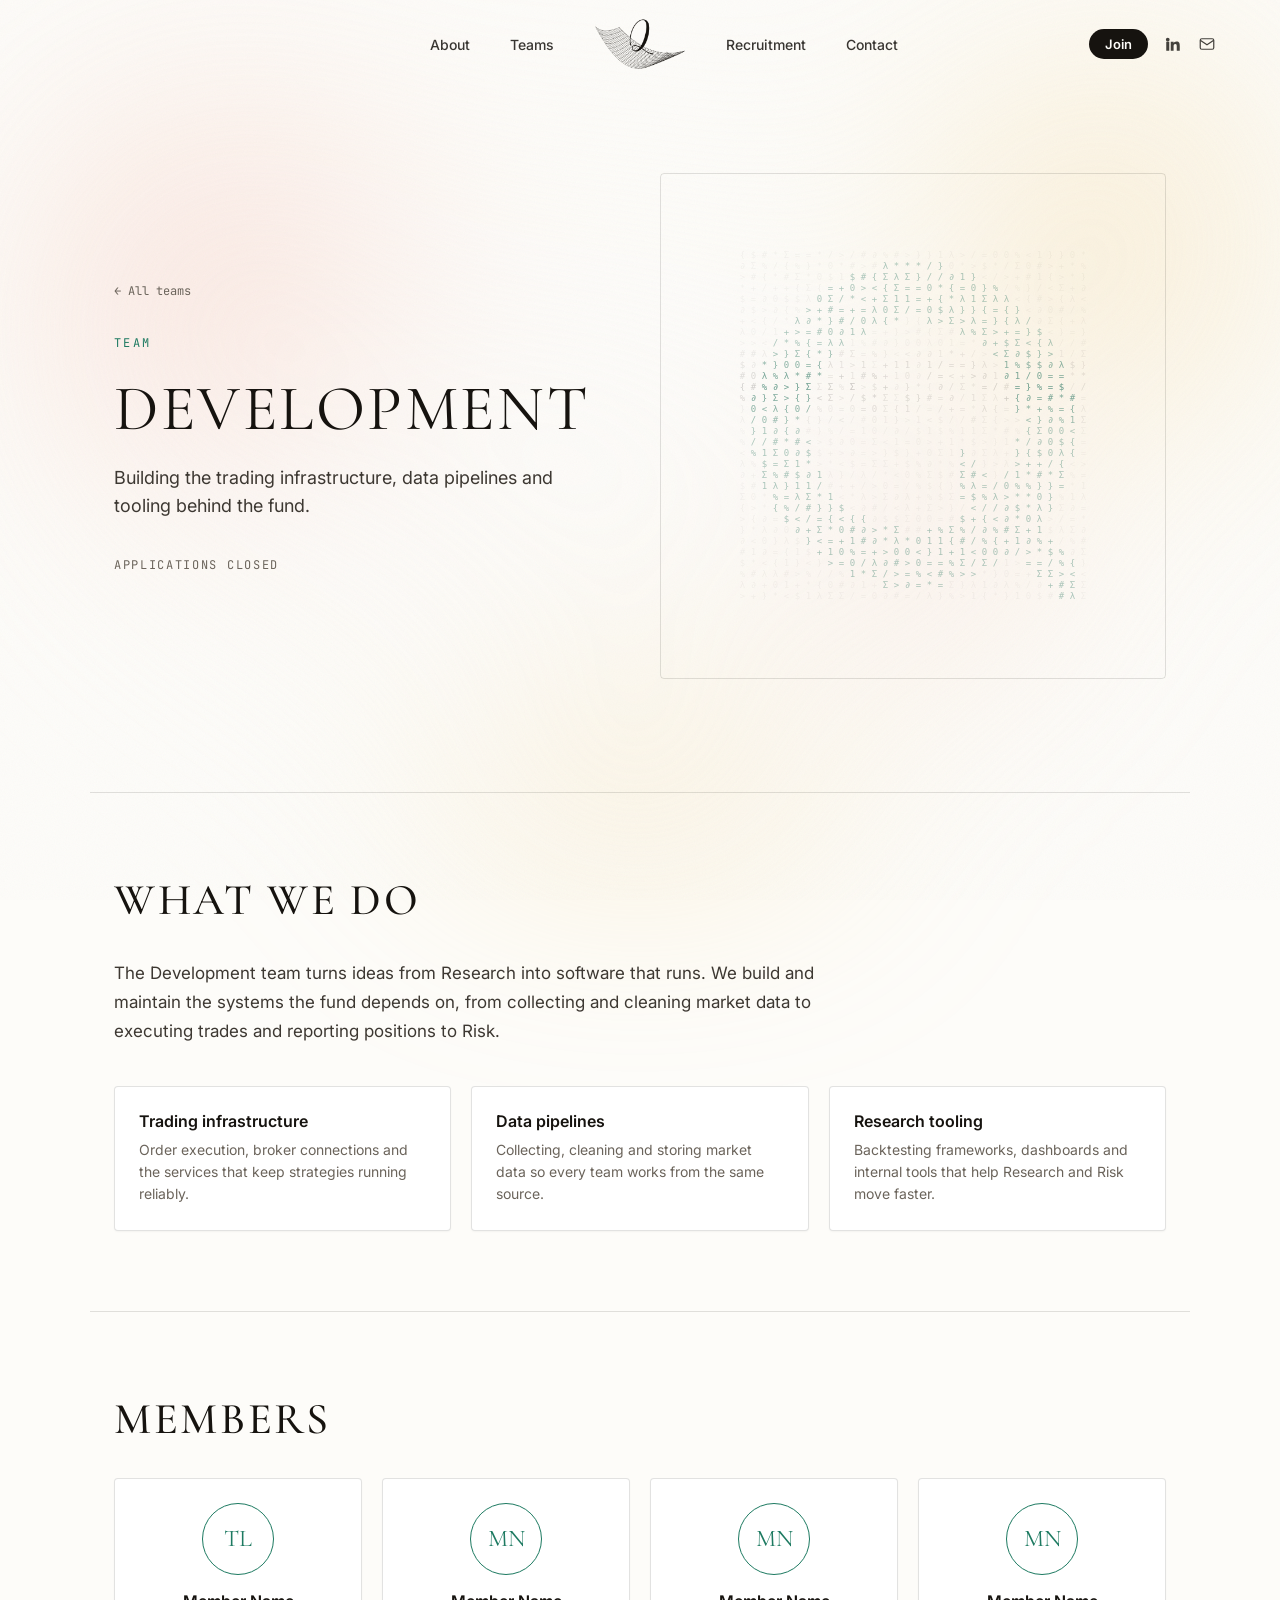
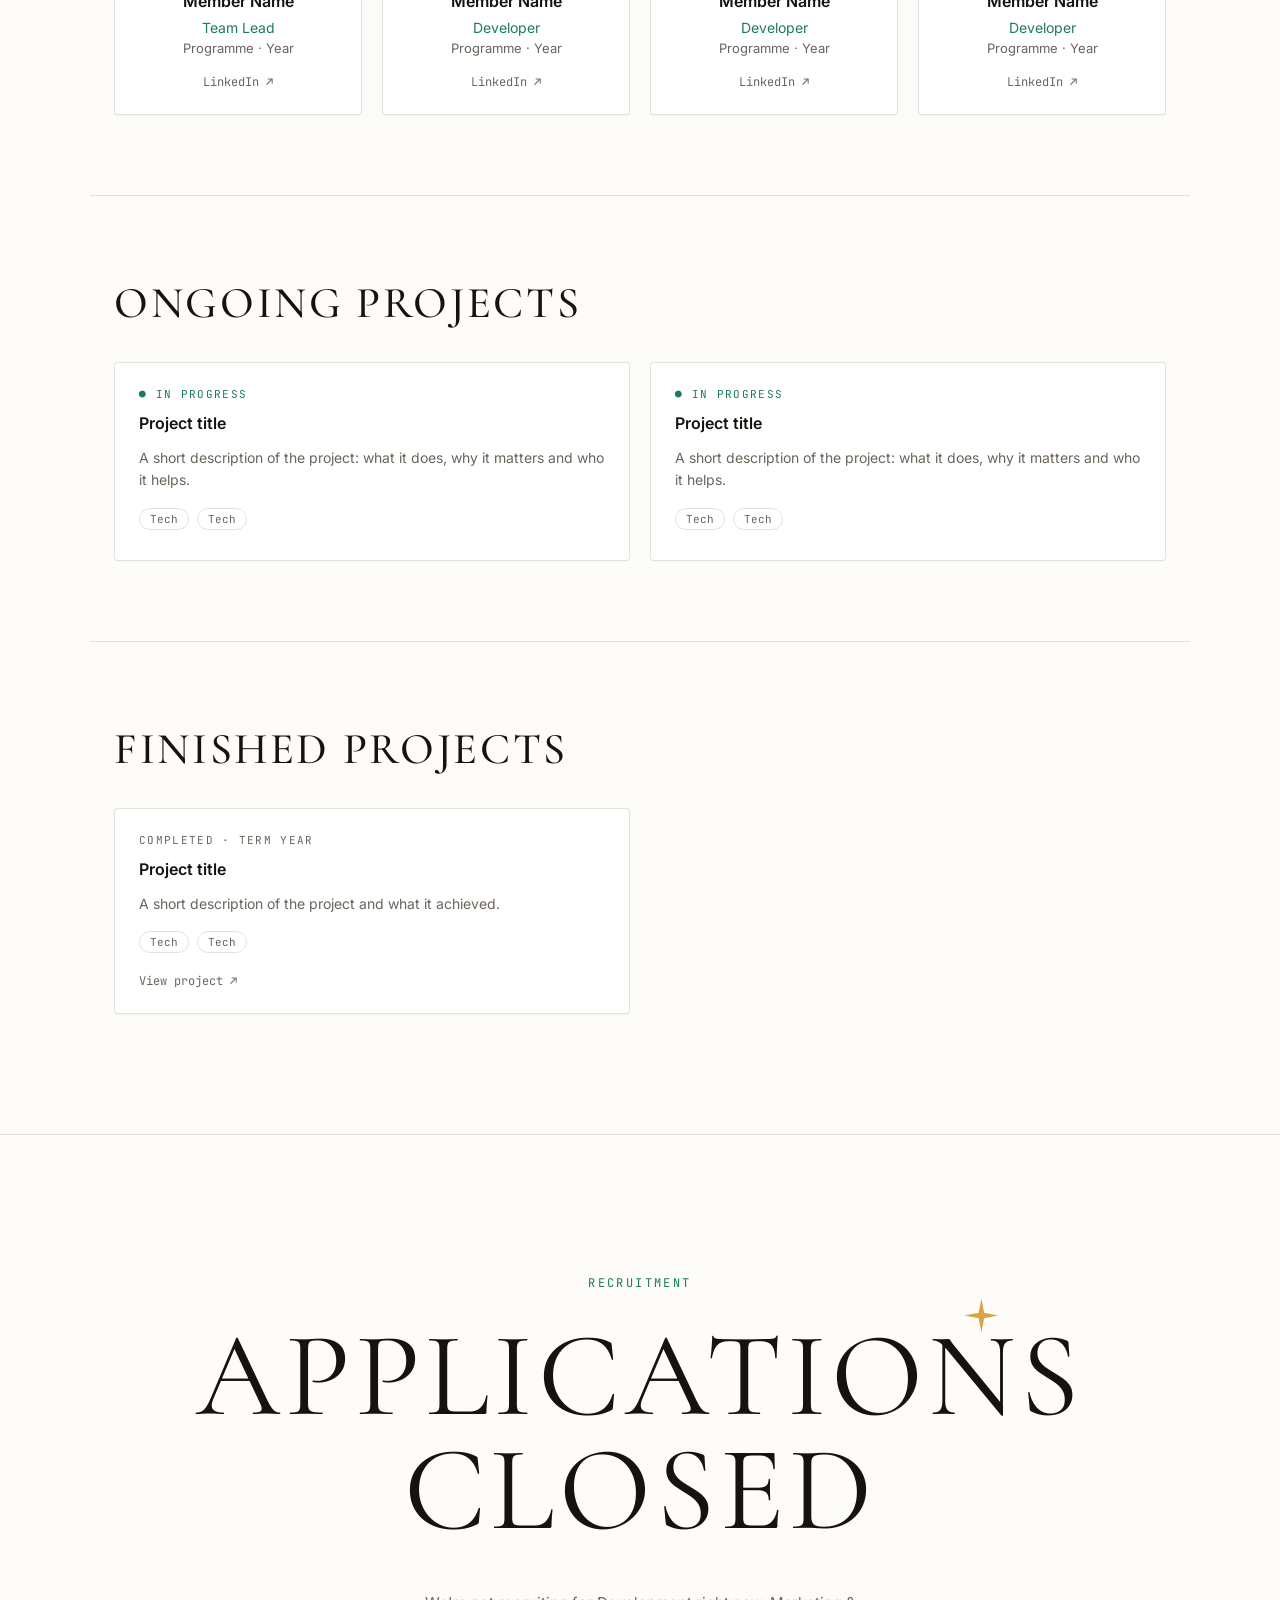
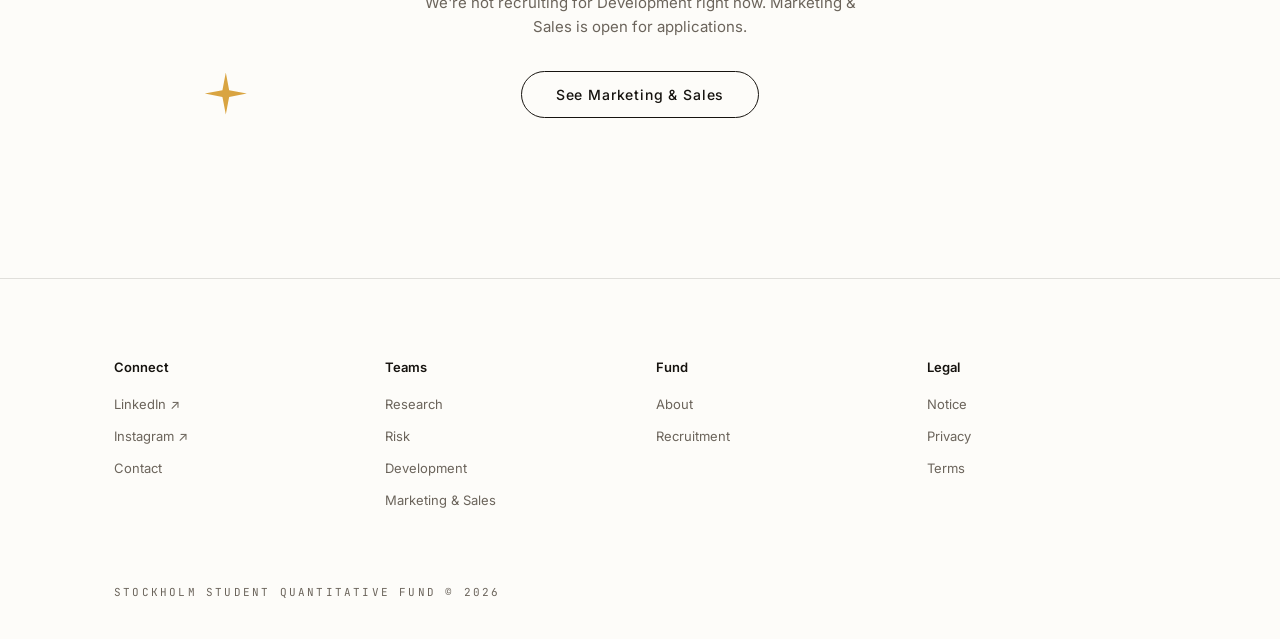
==== teams/development.html @ 20872bc4 "Close recruitment for Research, Risk and Development Only Marketing & Sales is recruiting now: - Hom" ====
<!doctype html>
<html lang="en">
<head>
  <meta charset="utf-8">
  <meta name="viewport" content="width=device-width, initial-scale=1">
  <title>Development Team — Stockholm Student Quantitative Fund</title>
  <meta name="description" content="The Development team builds the trading infrastructure, data pipelines and tooling behind the Stockholm Student Quantitative Fund.">
  <link rel="preconnect" href="https://fonts.googleapis.com">
  <link rel="preconnect" href="https://fonts.gstatic.com" crossorigin>
  <link href="https://fonts.googleapis.com/css2?family=Cormorant+Garamond:wght@400;500;600&family=Inter:wght@400;500;600&family=JetBrains+Mono:wght@400&display=swap" rel="stylesheet">
  <link rel="stylesheet" href="../css/base.css">
  <link rel="stylesheet" href="../css/components.css">
  <link rel="stylesheet" href="../css/team-page.css">
  <link rel="icon" href="../assets/favicon.png" type="image/png">
</head>
<body class="team-page" style="--accent: var(--teal)">
  <!-- Poster-style blurred aurora background -->
  <div class="aurora" aria-hidden="true">
    <span class="blob blob-1"></span>
    <span class="blob blob-2"></span>
    <span class="blob blob-3"></span>
    <span class="blob blob-4"></span>
  </div>
  <div class="grain" aria-hidden="true"></div>

  <!-- Navigation -->
  <header class="nav">
    <nav class="nav-inner" aria-label="Main">
      <ul class="nav-links nav-left">
        <li><a href="../index.html#about">About</a></li>
        <li><a href="../index.html#teams">Teams</a></li>
      </ul>
      <a class="nav-logo" href="../index.html" aria-label="Stockholm Student Quantitative Fund — home">
        <img src="../assets/logo.png" alt="" width="93" height="52">
      </a>
      <ul class="nav-links nav-right">
        <li><a href="../index.html#recruitment">Recruitment</a></li>
        <li><a href="#contact">Contact</a></li>
      </ul>
      <div class="nav-actions">
        <a class="btn-join" href="https://docs.google.com/forms/d/1n1kMpHJy04ATh5YQ5JQs3Je1VNDVDxD4pKgrXZNsmHk/viewform" target="_blank" rel="noopener">Join</a>
        <a class="icon-link" href="https://www.linkedin.com/company/kthqif/" target="_blank" rel="noopener" aria-label="LinkedIn">
          <svg viewBox="0 0 24 24" width="18" height="18" fill="currentColor"><path d="M4.98 3.5a2.5 2.5 0 1 1 0 5 2.5 2.5 0 0 1 0-5zM3 9h4v12H3zM9 9h3.8v1.7h.05c.53-1 1.84-2.05 3.78-2.05C20.6 8.65 21 11.2 21 14.5V21h-4v-5.8c0-1.4-.03-3.2-1.95-3.2-1.95 0-2.25 1.52-2.25 3.1V21H9z"/></svg>
        </a>
        <a class="icon-link" href="mailto:contact@kthquant.se" aria-label="Email">
          <svg viewBox="0 0 24 24" width="18" height="18" fill="none" stroke="currentColor" stroke-width="1.6"><rect x="3" y="5" width="18" height="14" rx="2"/><path d="m3 7 9 6 9-6"/></svg>
        </a>
      </div>
    </nav>
  </header>

  <main>
    <!-- Hero: team name with its animated visual (plays on hover) -->
    <section class="tp-hero">
      <div class="tp-hero-copy">
        <a class="tp-back" href="../index.html#teams"><span aria-hidden="true">←</span> All teams</a>
        <p class="eyebrow">Team</p>
        <h1 class="tp-title">Development</h1>
        <p class="tp-lead">Building the trading infrastructure, data pipelines and tooling behind the fund.</p>
        <p class="tp-closed">Applications closed</p>
      </div>
      <div class="tp-visual" data-team="development">
        <canvas class="team-canvas" data-fit="center" aria-hidden="true"></canvas>
      </div>
    </section>

    <!-- Description -->
    <section class="tp-section" aria-labelledby="desc-title">
      <h2 id="desc-title" class="tp-heading">What we do</h2>
      <p class="tp-text">
        The Development team turns ideas from Research into software that runs. We build and maintain the systems the
        fund depends on, from collecting and cleaning market data to executing trades and reporting positions to Risk.
      </p>
      <div class="tp-focus">
        <article class="tp-card">
          <h3>Trading infrastructure</h3>
          <p>Order execution, broker connections and the services that keep strategies running reliably.</p>
        </article>
        <article class="tp-card">
          <h3>Data pipelines</h3>
          <p>Collecting, cleaning and storing market data so every team works from the same source.</p>
        </article>
        <article class="tp-card">
          <h3>Research tooling</h3>
          <p>Backtesting frameworks, dashboards and internal tools that help Research and Risk move faster.</p>
        </article>
      </div>
    </section>

    <!-- Members: copy a .tp-member block per person -->
    <section class="tp-section" aria-labelledby="members-title">
      <h2 id="members-title" class="tp-heading">Members</h2>
      <ul class="tp-members">
        <li class="tp-member">
          <span class="tp-avatar" aria-hidden="true">TL</span>
          <h3>Member Name</h3>
          <p class="tp-role">Team Lead</p>
          <p class="tp-meta">Programme · Year</p>
          <a class="tp-member-link" href="#" target="_blank" rel="noopener">LinkedIn <span aria-hidden="true">↗</span></a>
        </li>
        <li class="tp-member">
          <span class="tp-avatar" aria-hidden="true">MN</span>
          <h3>Member Name</h3>
          <p class="tp-role">Developer</p>
          <p class="tp-meta">Programme · Year</p>
          <a class="tp-member-link" href="#" target="_blank" rel="noopener">LinkedIn <span aria-hidden="true">↗</span></a>
        </li>
        <li class="tp-member">
          <span class="tp-avatar" aria-hidden="true">MN</span>
          <h3>Member Name</h3>
          <p class="tp-role">Developer</p>
          <p class="tp-meta">Programme · Year</p>
          <a class="tp-member-link" href="#" target="_blank" rel="noopener">LinkedIn <span aria-hidden="true">↗</span></a>
        </li>
        <li class="tp-member">
          <span class="tp-avatar" aria-hidden="true">MN</span>
          <h3>Member Name</h3>
          <p class="tp-role">Developer</p>
          <p class="tp-meta">Programme · Year</p>
          <a class="tp-member-link" href="#" target="_blank" rel="noopener">LinkedIn <span aria-hidden="true">↗</span></a>
        </li>
      </ul>
    </section>

    <!-- Ongoing projects: copy a .tp-project block per project -->
    <section class="tp-section" aria-labelledby="ongoing-title">
      <h2 id="ongoing-title" class="tp-heading">Ongoing projects</h2>
      <div class="tp-projects">
        <article class="tp-project">
          <p class="tp-status is-ongoing">In progress</p>
          <h3>Project title</h3>
          <p>A short description of the project: what it does, why it matters and who it helps.</p>
          <ul class="tp-tags"><li>Tech</li><li>Tech</li></ul>
        </article>
        <article class="tp-project">
          <p class="tp-status is-ongoing">In progress</p>
          <h3>Project title</h3>
          <p>A short description of the project: what it does, why it matters and who it helps.</p>
          <ul class="tp-tags"><li>Tech</li><li>Tech</li></ul>
        </article>
      </div>
    </section>

    <!-- Finished projects: copy a .tp-project block per project -->
    <section class="tp-section" aria-labelledby="finished-title">
      <h2 id="finished-title" class="tp-heading">Finished projects</h2>
      <div class="tp-projects">
        <article class="tp-project">
          <p class="tp-status">Completed · Term Year</p>
          <h3>Project title</h3>
          <p>A short description of the project and what it achieved.</p>
          <ul class="tp-tags"><li>Tech</li><li>Tech</li></ul>
          <a class="tp-member-link" href="#">View project <span aria-hidden="true">↗</span></a>
        </article>
      </div>
    </section>

    <!-- Call to action -->
    <section class="recruit tp-cta">
      <span class="sparkle sparkle-a" aria-hidden="true"></span>
      <span class="sparkle sparkle-c" aria-hidden="true"></span>
      <p class="eyebrow">Recruitment</p>
      <h2 class="recruit-title">Applications<br>Closed</h2>
      <p class="recruit-note">We're not recruiting for Development right now. Marketing &amp; Sales is open for applications.</p>
      <a class="btn-apply" href="marketing.html">See Marketing &amp; Sales</a>
    </section>
  </main>

  <!-- Footer -->
  <footer id="contact" class="footer">
    <div class="footer-grid">
      <div class="footer-col">
        <h3>Connect</h3>
        <ul>
          <li><a href="https://www.linkedin.com/company/kthqif/" target="_blank" rel="noopener">LinkedIn <span aria-hidden="true">↗</span></a></li>
          <li><a href="https://www.instagram.com/" target="_blank" rel="noopener">Instagram <span aria-hidden="true">↗</span></a></li>
          <li><a href="mailto:contact@kthquant.se">Contact</a></li>
        </ul>
      </div>
      <div class="footer-col">
        <h3>Teams</h3>
        <ul>
          <li><a href="research.html">Research</a></li>
          <li><a href="risk.html">Risk</a></li>
          <li><a href="development.html">Development</a></li>
          <li><a href="marketing.html">Marketing &amp; Sales</a></li>
        </ul>
      </div>
      <div class="footer-col">
        <h3>Fund</h3>
        <ul>
          <li><a href="../index.html#about">About</a></li>
          <li><a href="../index.html#recruitment">Recruitment</a></li>
        </ul>
      </div>
      <div class="footer-col">
        <h3>Legal</h3>
        <ul>
          <li><a href="#">Notice</a></li>
          <li><a href="#">Privacy</a></li>
          <li><a href="#">Terms</a></li>
        </ul>
      </div>
    </div>
    <p class="copyright">Stockholm Student Quantitative Fund © <span id="year">2026</span></p>
  </footer>

  <script src="../js/visuals.js"></script>
  <script src="../js/main.js"></script>
</body>
</html>
---- css/base.css ----
/* =========================================================
   base.css — loaded by every page, first
   Design tokens (colours, fonts), reset and the soft gold/red
   background. Change colours and fonts here only.
   ========================================================= */

/* ---------- Design tokens ---------- */
:root {
  --bg: #fdfcf9;      /* warm white */
  --ink: #16130f;     /* headings, primary text */
  --soft: #3d3832;    /* body paragraphs */
  --muted: #6b645b;   /* secondary text */
  --line: rgba(22, 19, 15, 0.12);
  --card: #ffffff;
  /* One accent per team, dark enough to read on white (4.5:1 or better) */
  --ember: #b84d1c;   /* Research */
  --crimson: #b8322a; /* Risk */
  --teal: #1d7a61;    /* Development */
  --amber: #9a6a12;   /* Marketing, gold highlights */
  /* Bright gold for decoration only (too light for text) */
  --gold: #d9a441;
  --serif: "Cormorant Garamond", "Times New Roman", serif;
  --sans: "Inter", system-ui, sans-serif;
  --mono: "JetBrains Mono", ui-monospace, monospace;
}

/* ---------- Reset ---------- */
* { box-sizing: border-box; margin: 0; padding: 0; }
html { scroll-behavior: smooth; }
body {
  background: var(--bg);
  color: var(--ink);
  font-family: var(--sans);
  -webkit-font-smoothing: antialiased;
  overflow-x: hidden;
}
a { color: inherit; text-decoration: none; }
ul { list-style: none; }
img { display: block; }

/* ---------- Background: soft gold and red washes + paper grain ---------- */
.aurora {
  position: fixed;
  inset: 0;
  z-index: -2;
  overflow: hidden;
  filter: blur(100px);
  opacity: 0.35;
}
.blob {
  position: absolute;
  border-radius: 50%;
  mix-blend-mode: multiply;
  animation: drift 28s ease-in-out infinite alternate;
}
.blob-1 { width: 55vw; height: 40vw; left: -10vw; top: 5vh; background: radial-gradient(circle, #f2a08a 0%, transparent 65%); }
.blob-2 { width: 50vw; height: 45vw; right: -12vw; top: -5vh; background: radial-gradient(circle, #f3cf7f 0%, transparent 65%); animation-delay: -8s; animation-duration: 34s; }
.blob-3 { width: 60vw; height: 35vw; left: 20vw; bottom: -15vh; background: radial-gradient(circle, #f6dca0 0%, transparent 65%); animation-delay: -14s; }
.blob-4 { width: 35vw; height: 30vw; right: 10vw; top: 40vh; background: radial-gradient(circle, #f0b89a 0%, transparent 60%); animation-delay: -20s; animation-duration: 40s; }
@keyframes drift {
  0%   { transform: translate(0, 0) scale(1); }
  50%  { transform: translate(6vw, 4vh) scale(1.12); }
  100% { transform: translate(-4vw, -3vh) scale(0.95); }
}
/* Keeps the centre of the page clean white behind the text */
.aurora::after {
  content: "";
  position: absolute;
  inset: 0;
  background: radial-gradient(ellipse at 45% 50%, rgba(253,252,249,.9) 0%, transparent 60%);
}
.grain {
  position: fixed;
  inset: 0;
  z-index: -1;
  pointer-events: none;
  opacity: 0.04;
  background-image: url("data:image/svg+xml;utf8,<svg xmlns='http://www.w3.org/2000/svg' width='160' height='160'><filter id='n'><feTurbulence type='fractalNoise' baseFrequency='.9' numOctaves='2' stitchTiles='stitch'/></filter><rect width='100%' height='100%' filter='url(%23n)'/></svg>");
}

@media (prefers-reduced-motion: reduce) {
  .blob { animation: none; }
  html { scroll-behavior: auto; }
}
---- css/components.css ----
/* =========================================================
   components.css — loaded by every page, after base.css
   Pieces shared by the home page and team pages:
   navigation, buttons, team visuals, call-to-action, footer.
   ========================================================= */

/* ---------- Navigation ---------- */
.nav {
  position: fixed;
  top: 0; left: 0; right: 0;
  z-index: 10;
  transition: background .3s, backdrop-filter .3s;
}
/* Added by js/main.js once the page is scrolled */
.nav.scrolled {
  background: rgba(253, 252, 249, 0.82);
  box-shadow: 0 1px 0 var(--line);
  backdrop-filter: blur(12px);
  -webkit-backdrop-filter: blur(12px);
}
.nav-inner {
  position: relative;
  display: grid;
  grid-template-columns: 1fr auto 1fr;
  align-items: center;
  gap: 40px;
  max-width: 1200px;
  margin: 0 auto;
  padding: 18px 24px;
}
.nav-links { display: flex; gap: 40px; font-size: 14px; font-weight: 500; }
.nav-left { justify-content: flex-end; }
.nav-right { justify-content: flex-start; }
.nav-links a { opacity: .85; transition: opacity .2s; }
.nav-links a:hover { opacity: 1; }
.nav-logo img { width: auto; height: 52px; transition: transform .4s; }
.nav-logo:hover img { transform: rotate(-8deg) scale(1.05); }
.nav-actions {
  position: absolute;
  right: 24px;
  display: flex;
  align-items: center;
  gap: 16px;
}
.icon-link { display: inline-flex; opacity: .8; }
.icon-link:hover { opacity: 1; }

/* ---------- Buttons and labels ---------- */
.btn-join {
  background: var(--ink);
  color: var(--bg);
  font-size: 13px;
  font-weight: 600;
  padding: 7px 16px;
  border-radius: 999px;
  transition: background .2s;
}
.btn-join:hover { background: var(--gold); color: var(--ink); }
.btn-apply {
  display: inline-block;
  border: 1px solid var(--ink);
  padding: 14px 34px;
  border-radius: 999px;
  font-size: 14px;
  font-weight: 500;
  letter-spacing: .06em;
  transition: background .25s, color .25s;
}
.btn-apply:hover { background: var(--crimson); border-color: var(--crimson); color: #fff; }
/* Short line under a call-to-action title, e.g. which teams are recruiting */
.recruit-note {
  max-width: 440px;
  margin: 0 auto 32px;
  font-size: 15px;
  line-height: 1.6;
  color: var(--muted);
}
/* Small uppercase label above a big title */
.eyebrow {
  font-family: var(--mono);
  font-size: 12px;
  letter-spacing: .2em;
  text-transform: uppercase;
  color: var(--amber);
  margin-bottom: 28px;
}

/* ---------- Team visuals (drawn by js/visuals.js) ---------- */
/* Any element with data-team containing a .team-canvas gets a visual */
.team-canvas {
  position: absolute;
  inset: 0;
  width: 100%;
  height: 100%;
  opacity: .7;
  filter: saturate(.8);
  transition: opacity .5s, filter .5s;
}
/* The still frame brightens while its animation plays (class set by js/main.js) */
.is-playing .team-canvas { opacity: 1; filter: none; }
@media (pointer: coarse) {
  [data-team] { cursor: pointer; -webkit-tap-highlight-color: transparent; }
}

/* ---------- Call to action ("Recruitment Open" / "Join <team>") ---------- */
.recruit {
  position: relative;
  text-align: center;
  padding: 140px 24px 160px;
  border-top: 1px solid var(--line);
  border-bottom: 1px solid var(--line);
  overflow: hidden;
}
.recruit-title {
  font-family: var(--serif);
  font-weight: 400;
  font-size: clamp(34px, 10.5vw, 120px); /* "RECRUITMENT" must fit a 320px phone */
  line-height: .95;
  letter-spacing: .04em;
  text-transform: uppercase;
}
/* Four-point sparkles from the posters */
.sparkle {
  position: absolute;
  width: 34px; height: 34px;
  background: var(--gold);
  clip-path: polygon(50% 0, 58% 42%, 100% 50%, 58% 58%, 50% 100%, 42% 58%, 0 50%, 42% 42%);
  animation: twinkle 4s ease-in-out infinite;
}
.sparkle-a { top: 22%; right: 22%; }
.sparkle-b { top: 30%; right: 19%; width: 16px; height: 16px; animation-delay: -1.3s; }
.sparkle-c { bottom: 22%; left: 16%; width: 42px; height: 42px; animation-delay: -2.6s; }
@keyframes twinkle {
  0%, 100% { opacity: .9; transform: scale(1) rotate(0deg); }
  50%      { opacity: .4; transform: scale(.75) rotate(20deg); }
}

/* ---------- Footer ---------- */
.footer {
  max-width: 1100px;
  margin: 0 auto;
  padding: 80px 24px 40px;
}
.footer-grid {
  display: grid;
  grid-template-columns: repeat(4, 1fr);
  gap: 32px;
}
.footer h3 { font-size: 13px; font-weight: 600; margin-bottom: 18px; }
.footer li { margin-bottom: 12px; }
.footer li a { font-size: 13px; color: var(--muted); transition: color .2s; }
.footer li a:hover { color: var(--ink); }
.copyright {
  margin-top: 64px;
  font-family: var(--mono);
  font-size: 11px;
  letter-spacing: .2em;
  text-transform: uppercase;
  color: var(--muted);
}

/* ---------- Responsive ---------- */
@media (max-width: 1000px) {
  .nav-actions .icon-link { display: none; }
  .nav-links { gap: 24px; }
  .nav-inner { gap: 24px; }
}
@media (max-width: 640px) {
  .nav-inner { display: flex; justify-content: space-between; padding: 14px 16px; }
  .nav-links { display: none; }
  .nav-actions { position: static; }
  .recruit, .footer { padding-left: 16px; padding-right: 16px; }
  .footer-grid { grid-template-columns: repeat(2, 1fr); }
}
@media (prefers-reduced-motion: reduce) {
  .sparkle { animation: none; }
}
---- css/team-page.css ----
/* =========================================================
   team-page.css — loaded only by the pages in teams/
   Layout for an individual team page. Each page sets --accent
   on <body> to its team colour, which tints these styles.
   ========================================================= */

/* ---------- Hero: title, summary and visual ---------- */
.tp-hero {
  display: grid;
  grid-template-columns: 1fr 1fr;
  gap: 40px;
  align-items: center;
  max-width: 1100px;
  min-height: 88vh;
  margin: 0 auto;
  padding: 120px 24px 60px;
}
.tp-hero > * { min-width: 0; }
.tp-back {
  display: inline-block;
  font-family: var(--mono);
  font-size: 12px;
  color: var(--muted);
  margin-bottom: 36px;
  transition: color .2s;
}
.tp-back:hover { color: var(--ink); }
/* Replaces the apply button on teams that aren't recruiting */
.tp-closed {
  font-family: var(--mono);
  font-size: 12px;
  letter-spacing: .14em;
  text-transform: uppercase;
  color: var(--muted);
}
.team-page .eyebrow { color: var(--accent); }
.tp-title {
  font-family: var(--serif);
  font-weight: 400;
  font-size: clamp(40px, 5vw, 68px); /* "DEVELOPMENT" must fit half the hero */
  line-height: .95;
  letter-spacing: .04em;
  text-transform: uppercase;
  margin-bottom: 24px;
}
.tp-lead {
  font-size: 18px;
  line-height: 1.6;
  color: var(--soft);
  max-width: 440px;
  margin-bottom: 36px;
}
.tp-visual {
  position: relative;
  aspect-ratio: 1;
  border: 1px solid var(--line);
  border-radius: 4px;
  overflow: hidden;
}

/* ---------- Sections ---------- */
.tp-section {
  max-width: 1100px;
  margin: 0 auto;
  padding: 80px 24px;
  border-top: 1px solid var(--line);
}
.tp-heading {
  font-family: var(--serif);
  font-weight: 500;
  font-size: clamp(30px, 3.5vw, 44px);
  letter-spacing: .06em;
  text-transform: uppercase;
  margin-bottom: 32px;
}
.tp-text {
  font-size: 17px;
  line-height: 1.7;
  color: var(--soft);
  max-width: 720px;
  margin-bottom: 40px;
}

/* ---------- Cards (focus areas, members, projects) ---------- */
.tp-card, .tp-member, .tp-project {
  background: var(--card);
  box-shadow: 0 1px 2px rgba(22, 19, 15, 0.04);
  border: 1px solid var(--line);
  border-radius: 4px;
  padding: 24px;
  transition: border-color .25s, transform .25s;
}
.tp-card:hover, .tp-member:hover, .tp-project:hover {
  border-color: var(--accent);
  transform: translateY(-3px);
}
.tp-card h3, .tp-member h3, .tp-project h3 {
  font-size: 16px;
  font-weight: 600;
  margin-bottom: 8px;
}
.tp-card p, .tp-project > p:not(.tp-status) {
  font-size: 14px;
  line-height: 1.6;
  color: var(--muted);
}

/* ---------- What we do ---------- */
.tp-focus {
  display: grid;
  grid-template-columns: repeat(3, 1fr);
  gap: 20px;
}

/* ---------- Members ---------- */
.tp-members {
  display: grid;
  grid-template-columns: repeat(4, 1fr);
  gap: 20px;
}
.tp-member { text-align: center; }
.tp-avatar {
  display: grid;
  place-items: center;
  width: 72px;
  height: 72px;
  margin: 0 auto 16px;
  border-radius: 50%;
  border: 1px solid var(--accent);
  font-family: var(--serif);
  font-size: 24px;
  color: var(--accent);
}
.tp-role { font-size: 14px; color: var(--accent); margin-bottom: 4px; }
.tp-meta { font-size: 13px; color: var(--muted); margin-bottom: 14px; }
.tp-member-link {
  font-family: var(--mono);
  font-size: 12px;
  color: var(--muted);
  transition: color .2s;
}
.tp-member-link:hover { color: var(--ink); }

/* ---------- Projects ---------- */
.tp-projects {
  display: grid;
  grid-template-columns: repeat(2, 1fr);
  gap: 20px;
}
.tp-project { display: flex; flex-direction: column; gap: 6px; }
.tp-status {
  font-family: var(--mono);
  font-size: 11px;
  letter-spacing: .12em;
  text-transform: uppercase;
  color: var(--muted);
  margin-bottom: 6px;
}
.tp-status.is-ongoing { color: var(--accent); }
.tp-status.is-ongoing::before { content: "● "; }
.tp-tags { display: flex; flex-wrap: wrap; gap: 8px; margin: 10px 0 6px; }
.tp-tags li {
  font-family: var(--mono);
  font-size: 11px;
  padding: 3px 10px;
  border: 1px solid var(--line);
  border-radius: 999px;
  color: var(--muted);
}
.tp-project .tp-member-link { margin-top: auto; padding-top: 8px; }

/* ---------- Call to action ---------- */
.tp-cta { margin-top: 40px; }
.tp-cta .recruit-title { margin-bottom: 44px; }

/* ---------- Responsive ---------- */
@media (max-width: 900px) {
  .tp-hero { grid-template-columns: 1fr; min-height: 0; padding-top: 100px; }
  .tp-visual { max-width: 420px; width: 100%; }
  .tp-title { font-size: clamp(48px, 9vw, 80px); }
  .tp-focus { grid-template-columns: 1fr; }
  .tp-members { grid-template-columns: repeat(2, 1fr); }
  .tp-projects { grid-template-columns: 1fr; }
}
@media (max-width: 640px) {
  .tp-hero, .tp-section { padding-left: 16px; padding-right: 16px; }
  .tp-members { grid-template-columns: 1fr; }
  .tp-title { font-size: 11vw; }
}
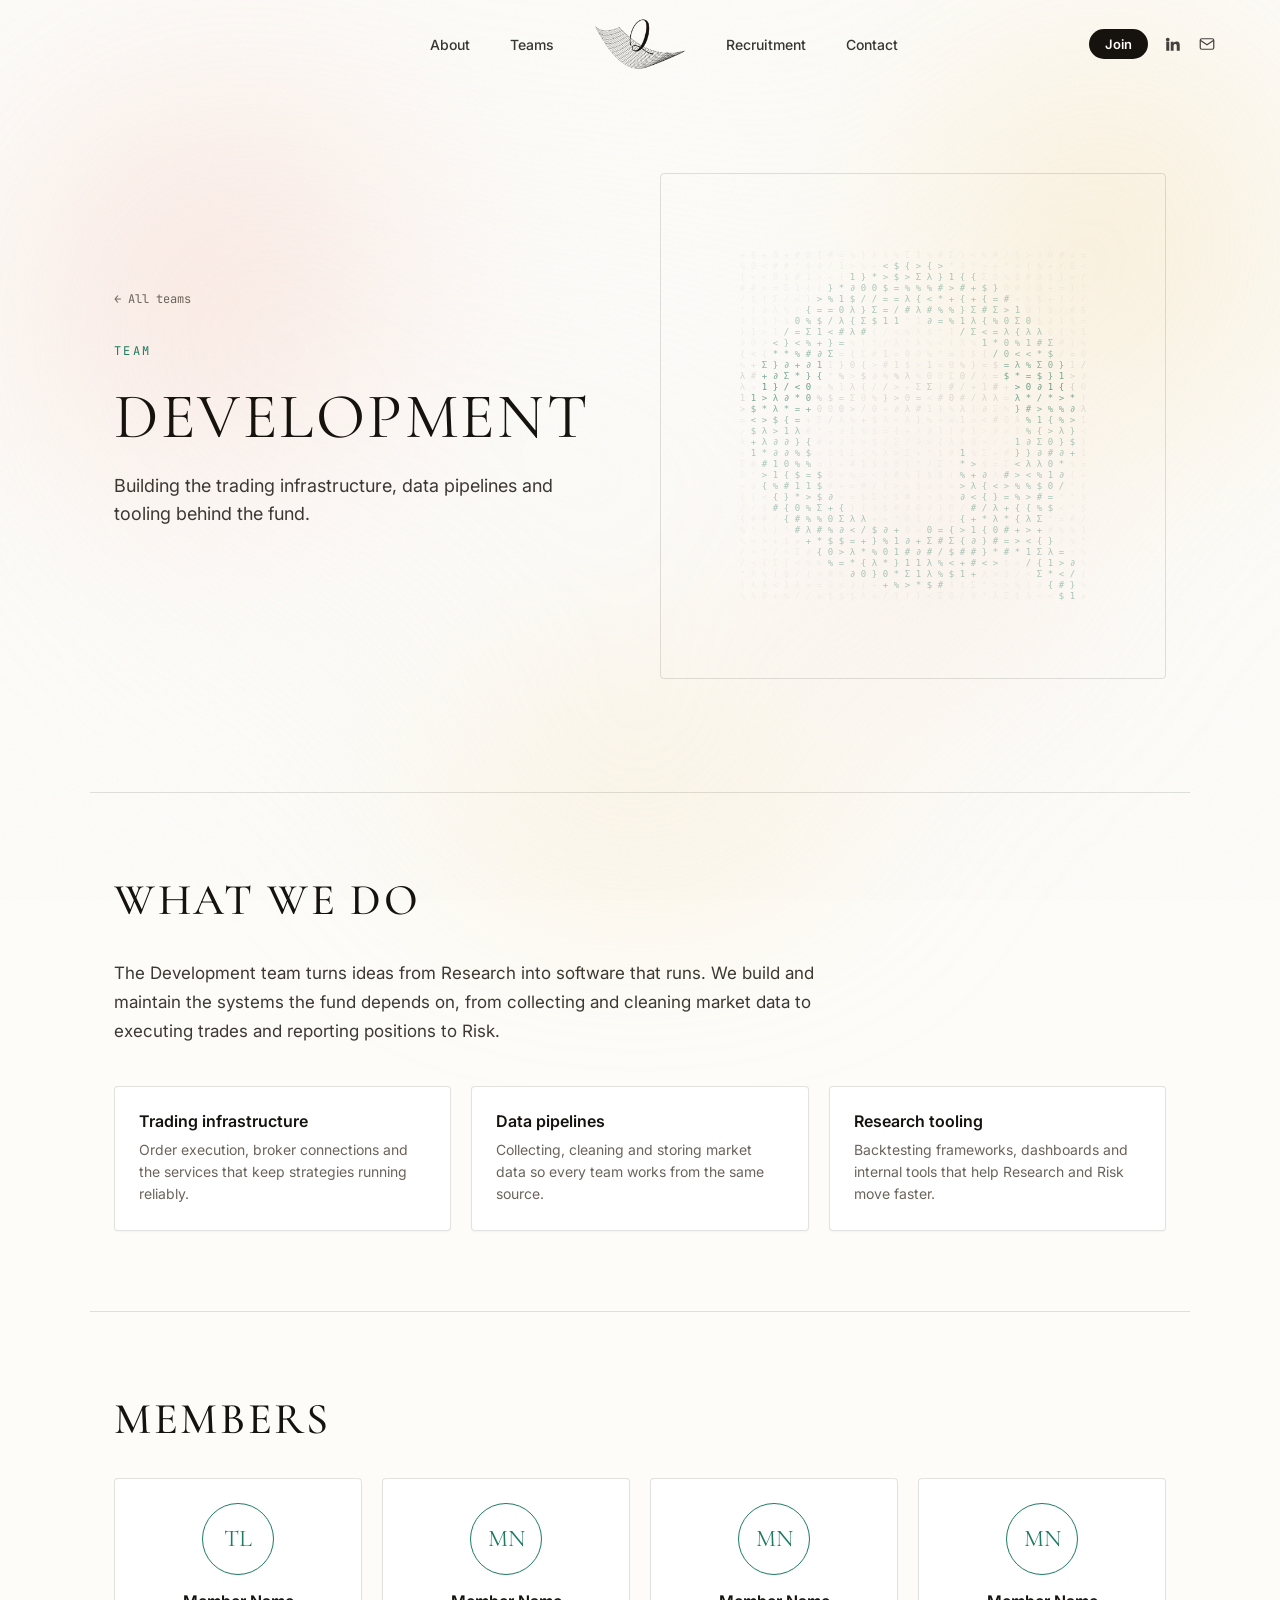
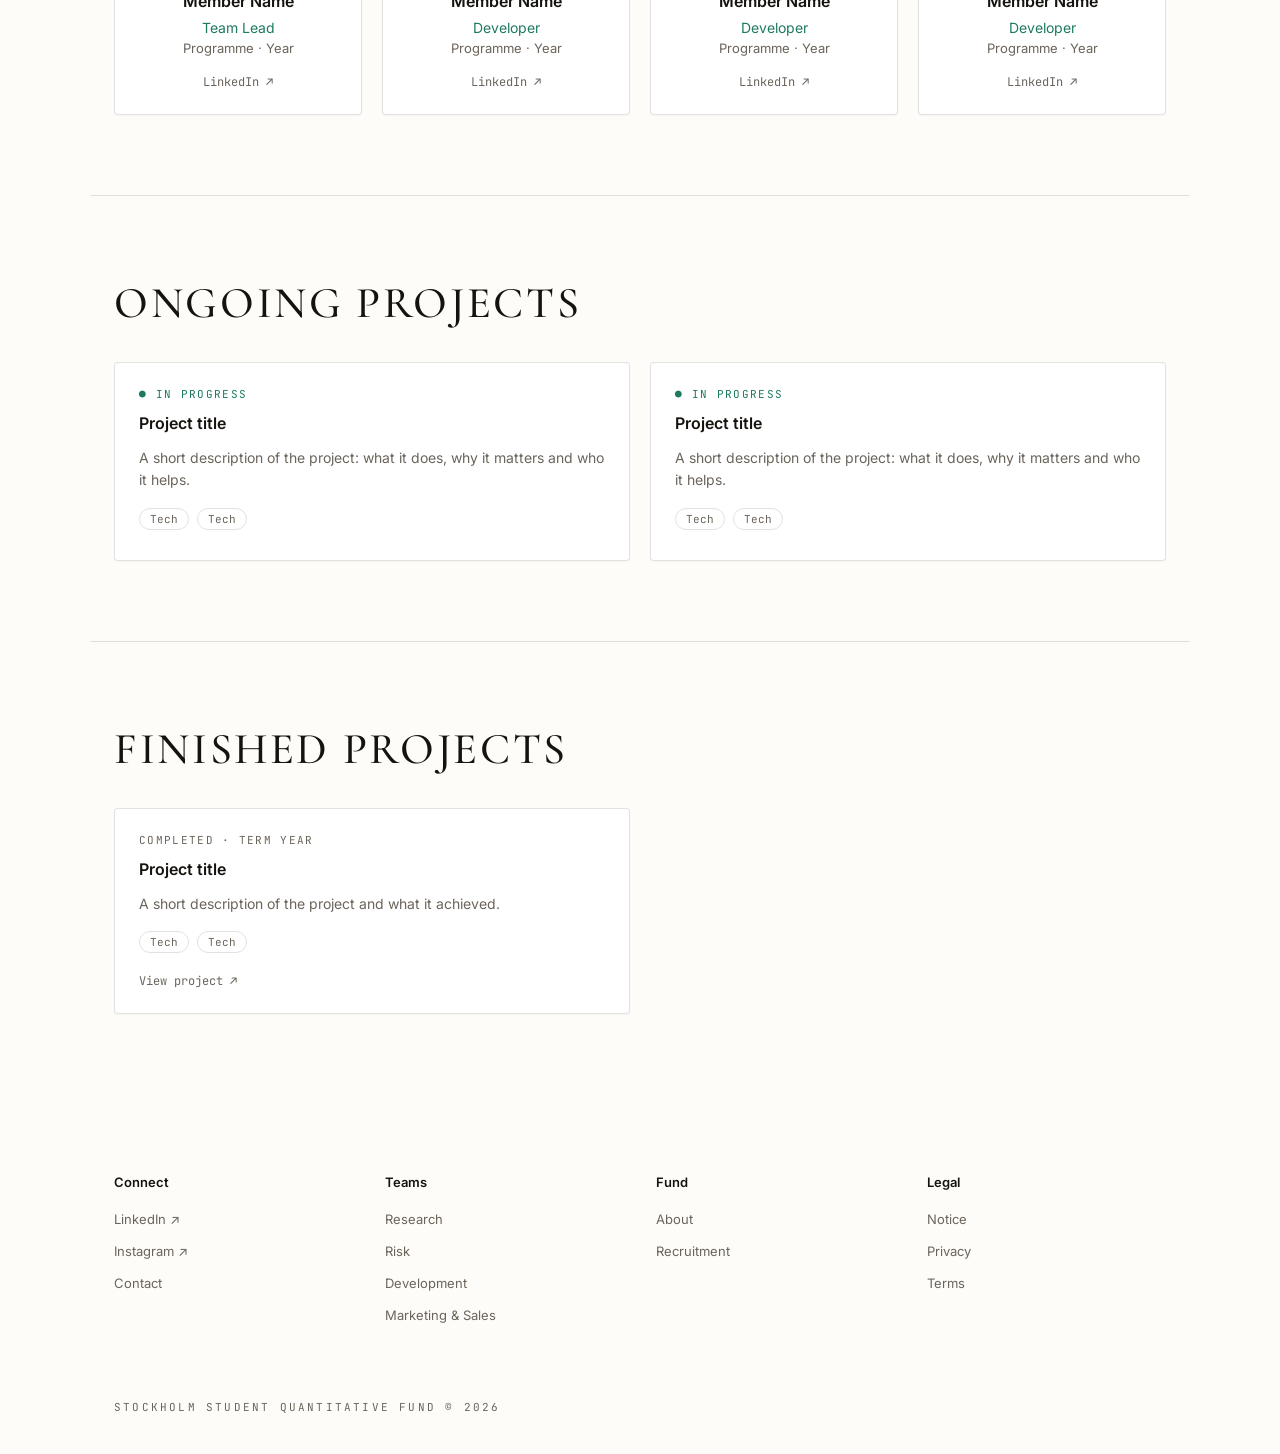
==== commit 98f8b7de: "Show apply links only for Marketing & Sales, without "closed" notices Teams that aren't recruiting s" ====
--- a/teams/development.html
+++ b/teams/development.html
@@ -57,7 +57,6 @@
         <p class="eyebrow">Team</p>
         <h1 class="tp-title">Development</h1>
         <p class="tp-lead">Building the trading infrastructure, data pipelines and tooling behind the fund.</p>
-        <p class="tp-closed">Applications closed</p>
       </div>
       <div class="tp-visual" data-team="development">
         <canvas class="team-canvas" data-fit="center" aria-hidden="true"></canvas>
@@ -155,15 +154,6 @@
       </div>
     </section>
 
-    <!-- Call to action -->
-    <section class="recruit tp-cta">
-      <span class="sparkle sparkle-a" aria-hidden="true"></span>
-      <span class="sparkle sparkle-c" aria-hidden="true"></span>
-      <p class="eyebrow">Recruitment</p>
-      <h2 class="recruit-title">Applications<br>Closed</h2>
-      <p class="recruit-note">We're not recruiting for Development right now. Marketing &amp; Sales is open for applications.</p>
-      <a class="btn-apply" href="marketing.html">See Marketing &amp; Sales</a>
-    </section>
   </main>
 
   <!-- Footer -->
--- a/css/components.css
+++ b/css/components.css
@@ -67,14 +67,6 @@
   transition: background .25s, color .25s;
 }
 .btn-apply:hover { background: var(--crimson); border-color: var(--crimson); color: #fff; }
-/* Short line under a call-to-action title, e.g. which teams are recruiting */
-.recruit-note {
-  max-width: 440px;
-  margin: 0 auto 32px;
-  font-size: 15px;
-  line-height: 1.6;
-  color: var(--muted);
-}
 /* Small uppercase label above a big title */
 .eyebrow {
   font-family: var(--mono);
--- a/css/team-page.css
+++ b/css/team-page.css
@@ -25,14 +25,6 @@
   transition: color .2s;
 }
 .tp-back:hover { color: var(--ink); }
-/* Replaces the apply button on teams that aren't recruiting */
-.tp-closed {
-  font-family: var(--mono);
-  font-size: 12px;
-  letter-spacing: .14em;
-  text-transform: uppercase;
-  color: var(--muted);
-}
 .team-page .eyebrow { color: var(--accent); }
 .tp-title {
   font-family: var(--serif);
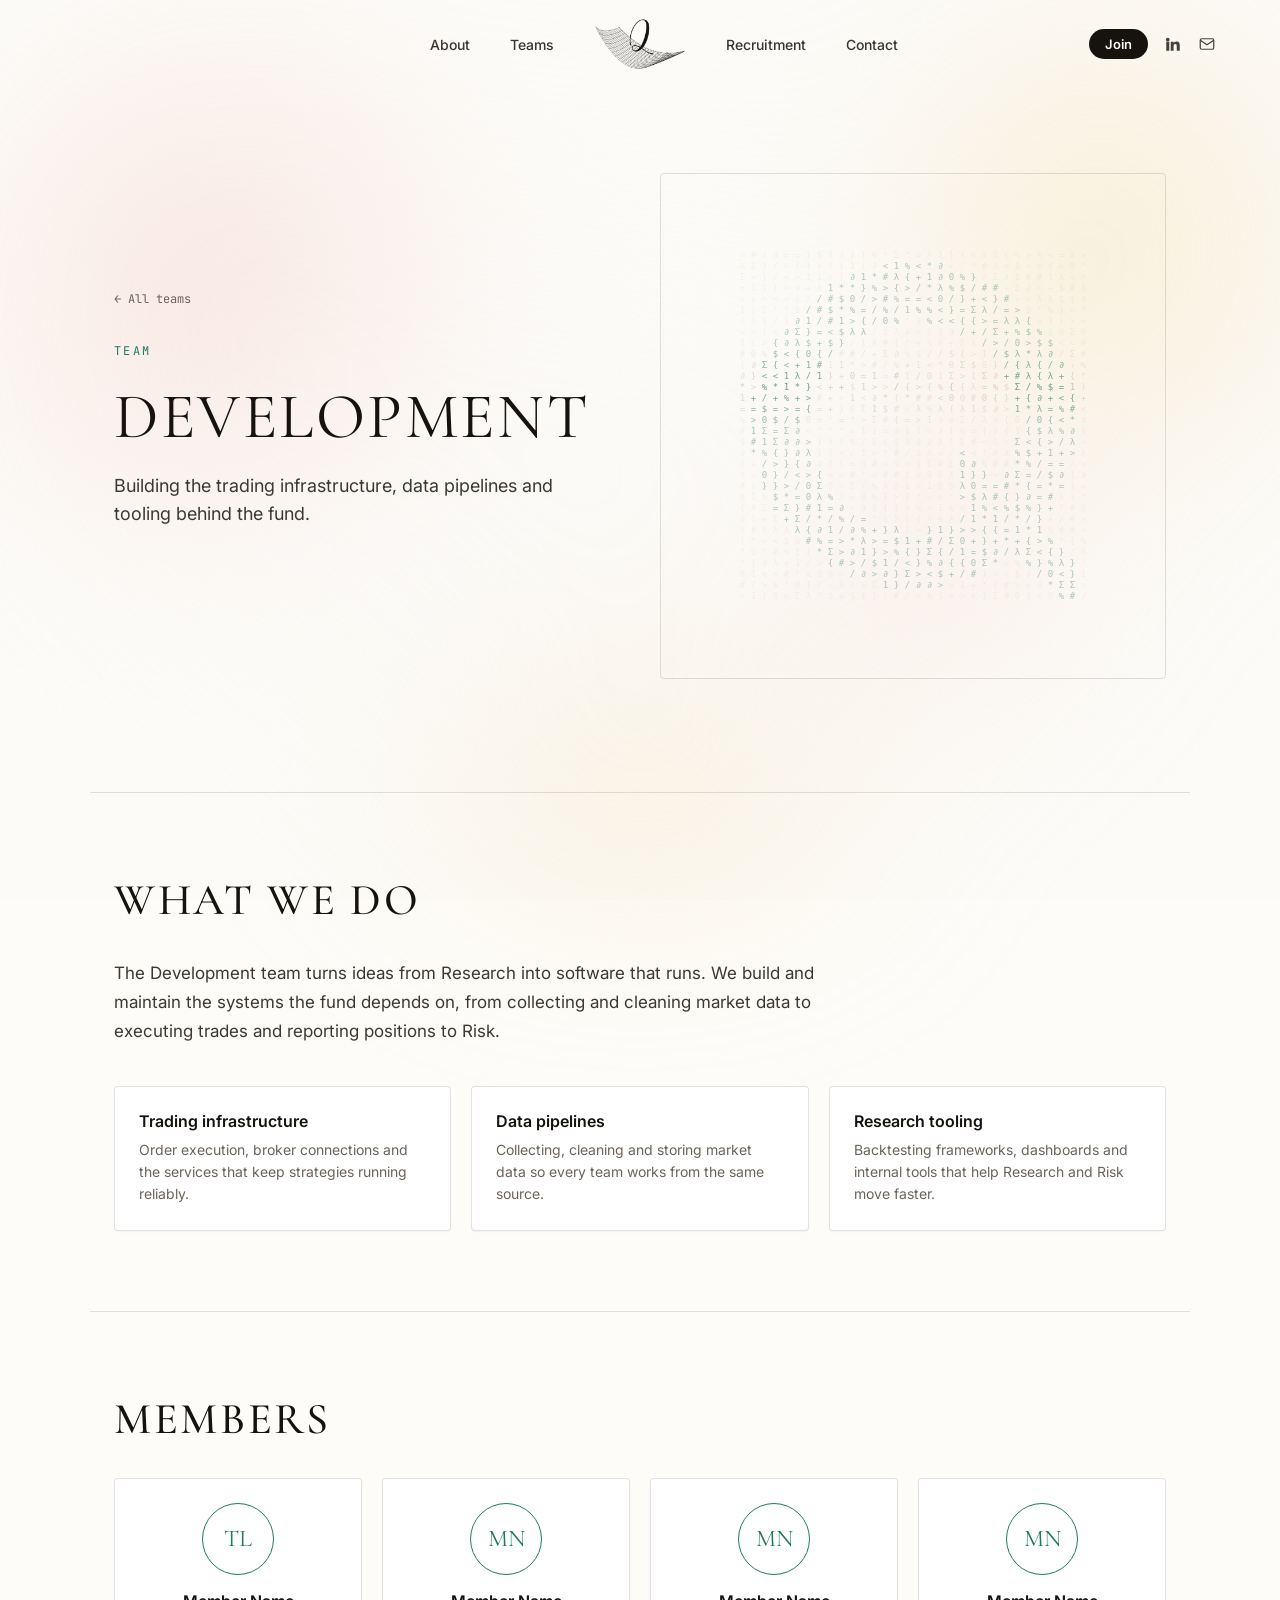
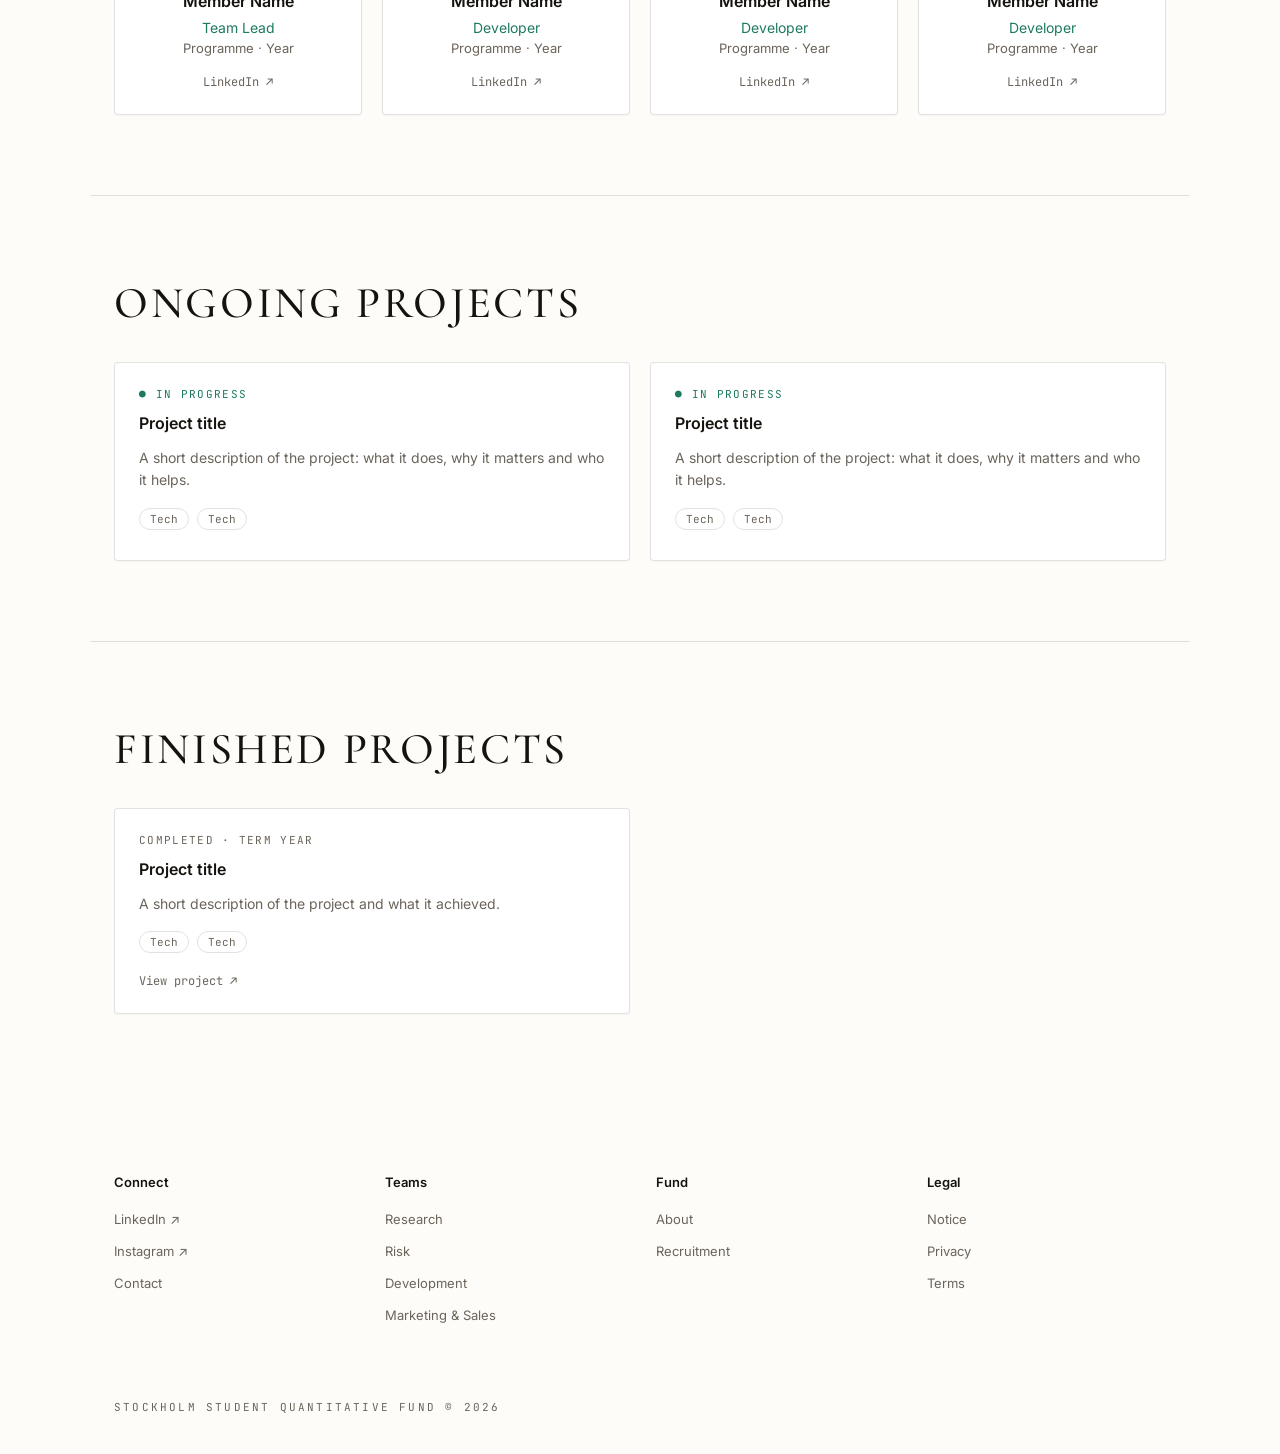
==== commit 555df8a5: "Add a hero to the home page with the fund's name and tagline A full-screen opening in the poster sty" ====
--- a/teams/development.html
+++ b/teams/development.html
@@ -7,7 +7,7 @@
   <meta name="description" content="The Development team builds the trading infrastructure, data pipelines and tooling behind the Stockholm Student Quantitative Fund.">
   <link rel="preconnect" href="https://fonts.googleapis.com">
   <link rel="preconnect" href="https://fonts.gstatic.com" crossorigin>
-  <link href="https://fonts.googleapis.com/css2?family=Cormorant+Garamond:wght@400;500;600&family=Inter:wght@400;500;600&family=JetBrains+Mono:wght@400&display=swap" rel="stylesheet">
+  <link href="https://fonts.googleapis.com/css2?family=Cormorant+Garamond:ital,wght@0,400;0,500;0,600;1,400&family=Inter:wght@400;500;600&family=JetBrains+Mono:wght@400&display=swap" rel="stylesheet">
   <link rel="stylesheet" href="../css/base.css">
   <link rel="stylesheet" href="../css/components.css">
   <link rel="stylesheet" href="../css/team-page.css">
--- a/css/components.css
+++ b/css/components.css
@@ -67,6 +67,20 @@
   transition: background .25s, color .25s;
 }
 .btn-apply:hover { background: var(--crimson); border-color: var(--crimson); color: #fff; }
+/* Filled counterpart to .btn-apply, for the main action in a pair */
+.btn-primary {
+  display: inline-block;
+  background: var(--ink);
+  color: var(--bg);
+  border: 1px solid var(--ink);
+  padding: 14px 34px;
+  border-radius: 999px;
+  font-size: 14px;
+  font-weight: 500;
+  letter-spacing: .06em;
+  transition: background .25s, color .25s, border-color .25s;
+}
+.btn-primary:hover { background: var(--gold); border-color: var(--gold); color: var(--ink); }
 /* Small uppercase label above a big title */
 .eyebrow {
   font-family: var(--mono);
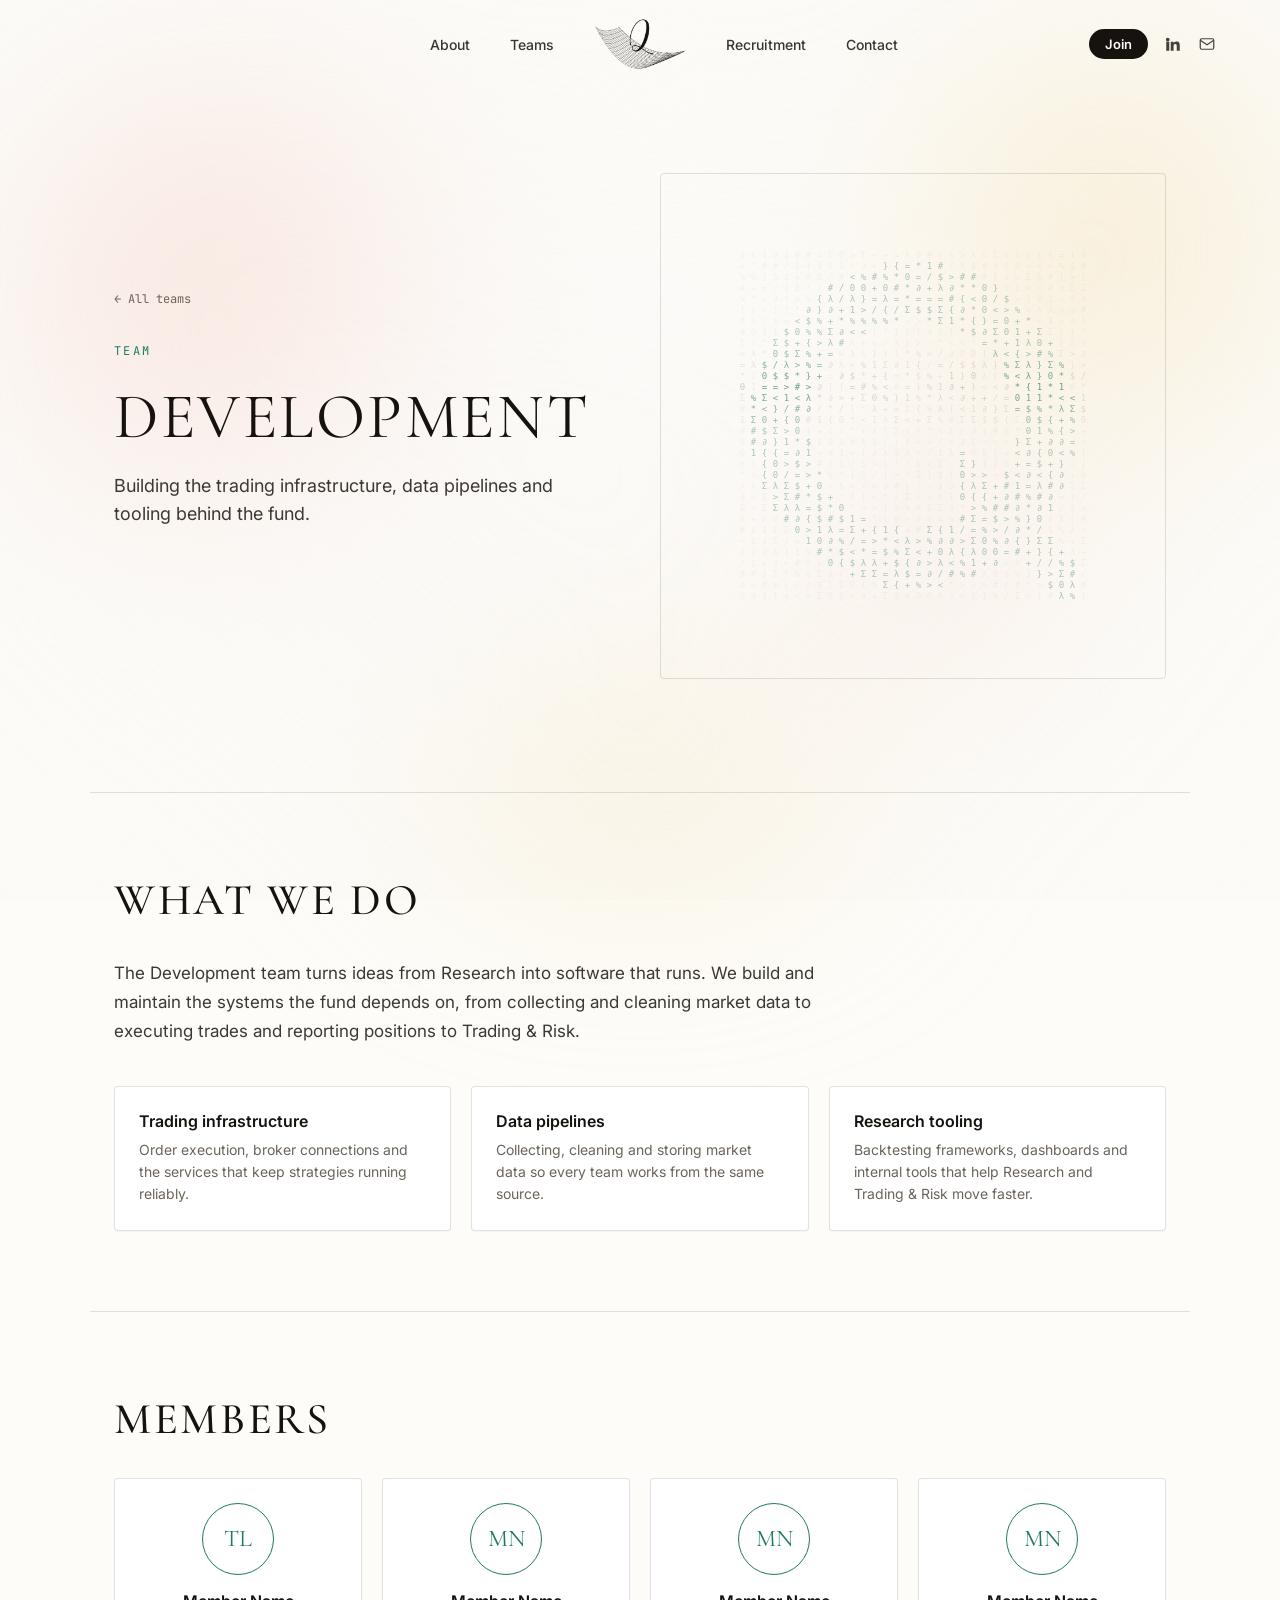
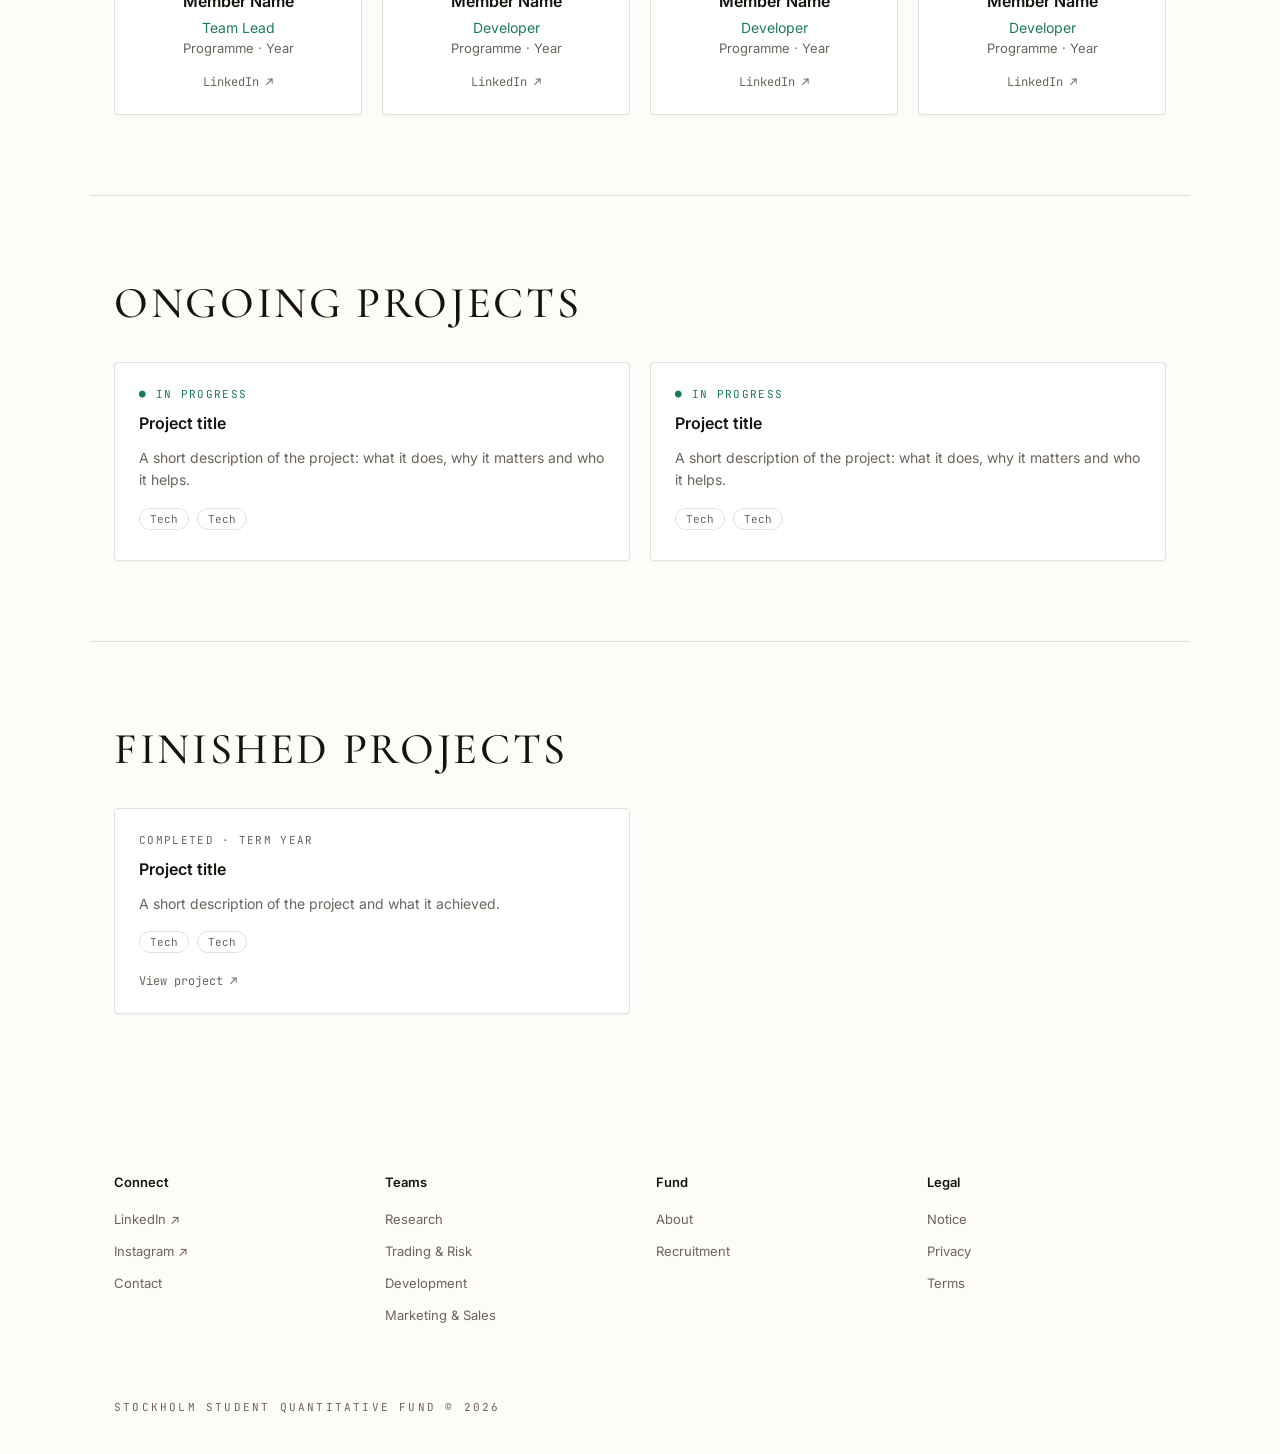
==== commit 316768f4: "Rename the Risk team to Trading & Risk The team now executes strategies as well as managing risk: it" ====
--- a/teams/development.html
+++ b/teams/development.html
@@ -68,7 +68,7 @@
       <h2 id="desc-title" class="tp-heading">What we do</h2>
       <p class="tp-text">
         The Development team turns ideas from Research into software that runs. We build and maintain the systems the
-        fund depends on, from collecting and cleaning market data to executing trades and reporting positions to Risk.
+        fund depends on, from collecting and cleaning market data to executing trades and reporting positions to Trading &amp; Risk.
       </p>
       <div class="tp-focus">
         <article class="tp-card">
@@ -81,7 +81,7 @@
         </article>
         <article class="tp-card">
           <h3>Research tooling</h3>
-          <p>Backtesting frameworks, dashboards and internal tools that help Research and Risk move faster.</p>
+          <p>Backtesting frameworks, dashboards and internal tools that help Research and Trading &amp; Risk move faster.</p>
         </article>
       </div>
     </section>
@@ -171,7 +171,7 @@
         <h3>Teams</h3>
         <ul>
           <li><a href="research.html">Research</a></li>
-          <li><a href="risk.html">Risk</a></li>
+          <li><a href="risk.html">Trading &amp; Risk</a></li>
           <li><a href="development.html">Development</a></li>
           <li><a href="marketing.html">Marketing &amp; Sales</a></li>
         </ul>
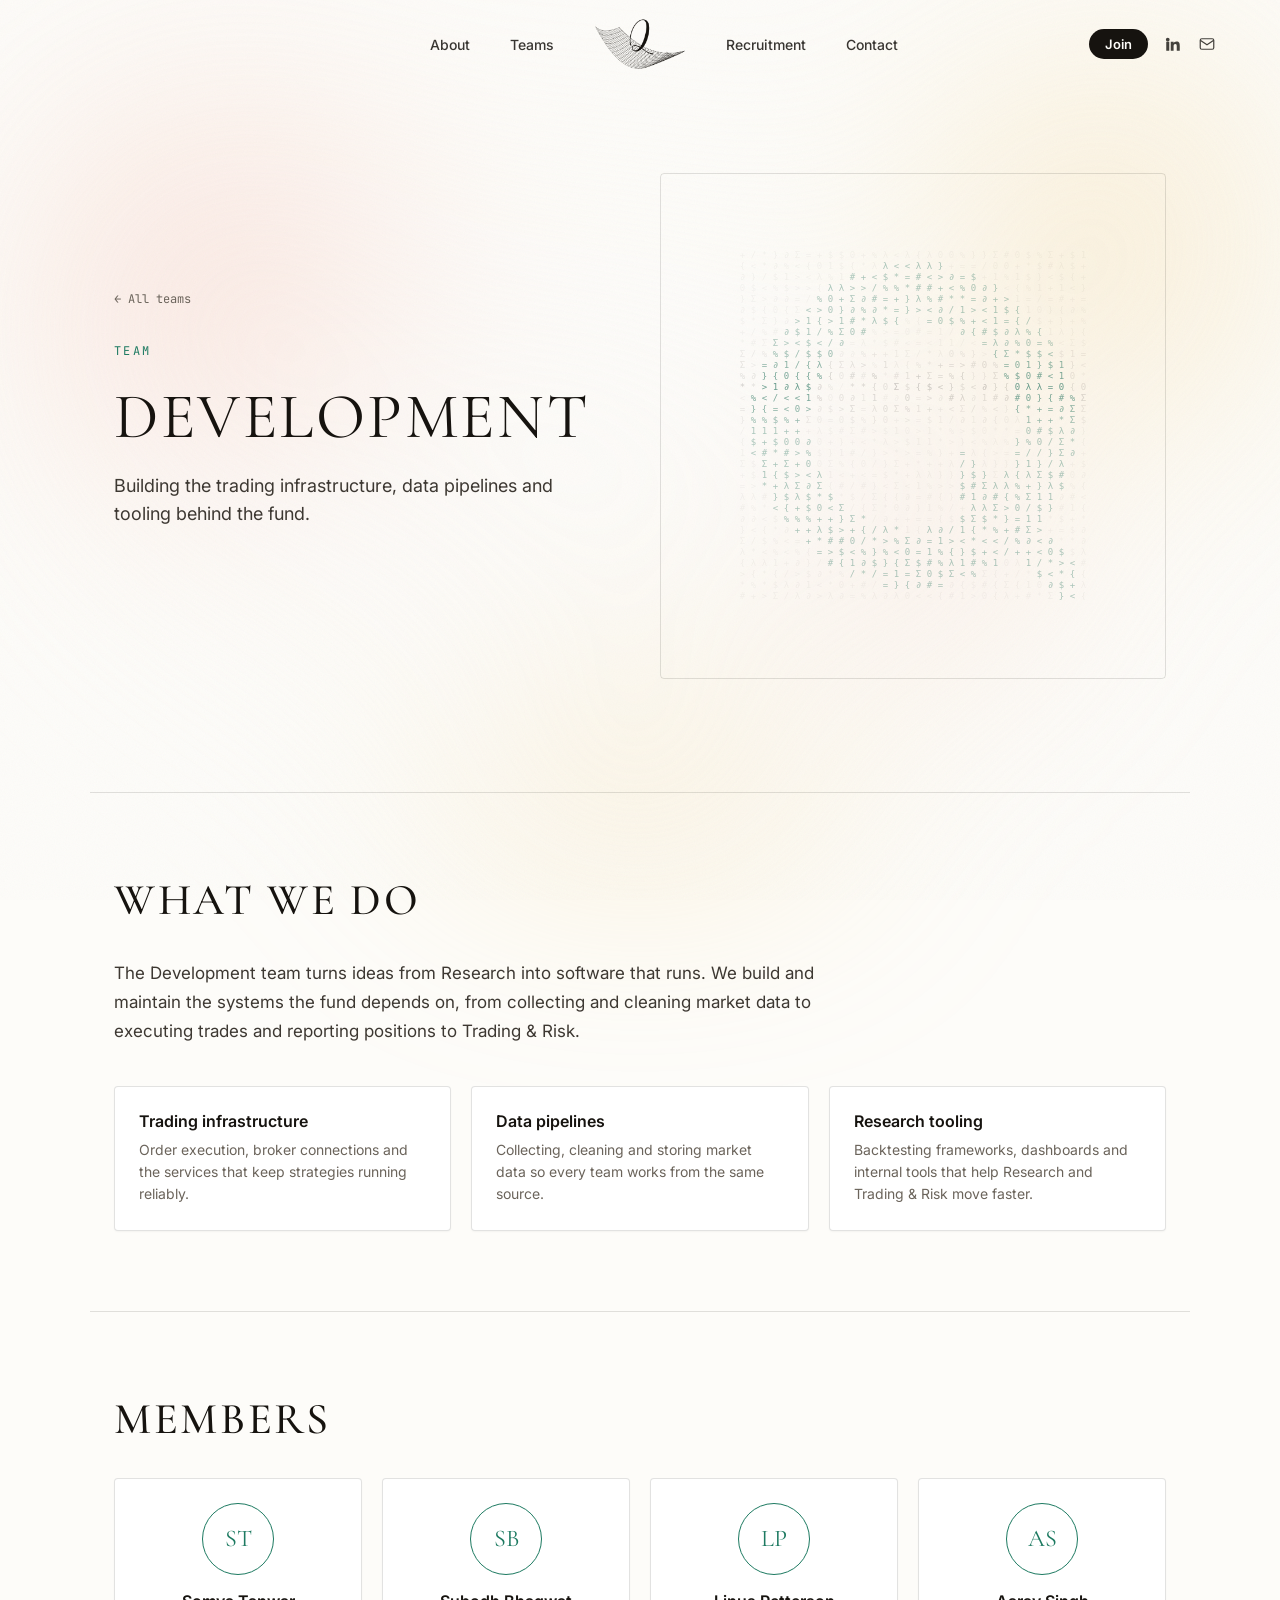
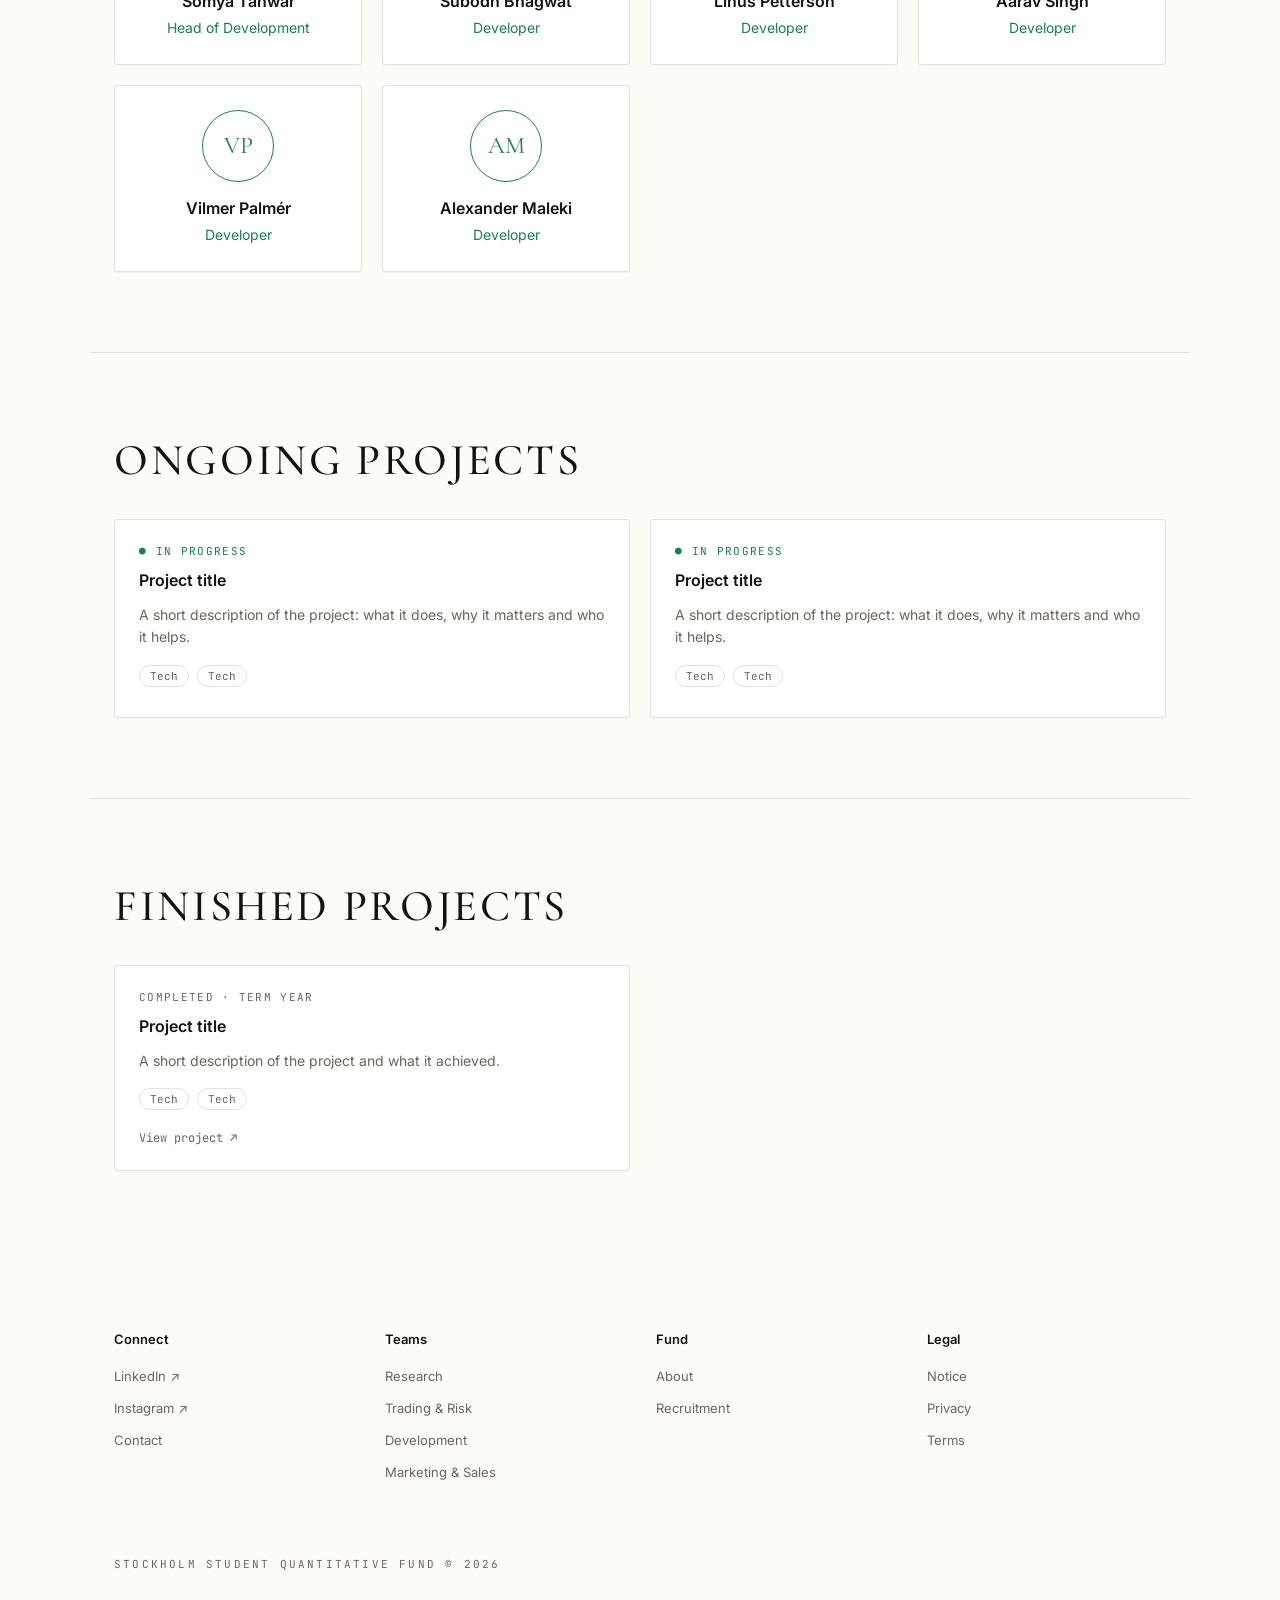
==== commit 4aeb47b4: "Add Development, Research and Trading & Risk members Co-Authored-By: Claude Opus 5.5 <noreply@anthro" ====
--- a/teams/development.html
+++ b/teams/development.html
@@ -91,32 +91,34 @@
       <h2 id="members-title" class="tp-heading">Members</h2>
       <ul class="tp-members">
         <li class="tp-member">
-          <span class="tp-avatar" aria-hidden="true">TL</span>
-          <h3>Member Name</h3>
-          <p class="tp-role">Team Lead</p>
-          <p class="tp-meta">Programme · Year</p>
-          <a class="tp-member-link" href="#" target="_blank" rel="noopener">LinkedIn <span aria-hidden="true">↗</span></a>
-        </li>
-        <li class="tp-member">
-          <span class="tp-avatar" aria-hidden="true">MN</span>
-          <h3>Member Name</h3>
-          <p class="tp-role">Developer</p>
-          <p class="tp-meta">Programme · Year</p>
-          <a class="tp-member-link" href="#" target="_blank" rel="noopener">LinkedIn <span aria-hidden="true">↗</span></a>
-        </li>
-        <li class="tp-member">
-          <span class="tp-avatar" aria-hidden="true">MN</span>
-          <h3>Member Name</h3>
-          <p class="tp-role">Developer</p>
-          <p class="tp-meta">Programme · Year</p>
-          <a class="tp-member-link" href="#" target="_blank" rel="noopener">LinkedIn <span aria-hidden="true">↗</span></a>
-        </li>
-        <li class="tp-member">
-          <span class="tp-avatar" aria-hidden="true">MN</span>
-          <h3>Member Name</h3>
-          <p class="tp-role">Developer</p>
-          <p class="tp-meta">Programme · Year</p>
-          <a class="tp-member-link" href="#" target="_blank" rel="noopener">LinkedIn <span aria-hidden="true">↗</span></a>
+          <span class="tp-avatar" aria-hidden="true">ST</span>
+          <h3>Somya Tanwar</h3>
+          <p class="tp-role">Head of Development</p>
+        </li>
+        <li class="tp-member">
+          <span class="tp-avatar" aria-hidden="true">SB</span>
+          <h3>Subodh Bhagwat</h3>
+          <p class="tp-role">Developer</p>
+        </li>
+        <li class="tp-member">
+          <span class="tp-avatar" aria-hidden="true">LP</span>
+          <h3>Linus Petterson</h3>
+          <p class="tp-role">Developer</p>
+        </li>
+        <li class="tp-member">
+          <span class="tp-avatar" aria-hidden="true">AS</span>
+          <h3>Aarav Singh</h3>
+          <p class="tp-role">Developer</p>
+        </li>
+        <li class="tp-member">
+          <span class="tp-avatar" aria-hidden="true">VP</span>
+          <h3>Vilmer Palmér</h3>
+          <p class="tp-role">Developer</p>
+        </li>
+        <li class="tp-member">
+          <span class="tp-avatar" aria-hidden="true">AM</span>
+          <h3>Alexander Maleki</h3>
+          <p class="tp-role">Developer</p>
         </li>
       </ul>
     </section>
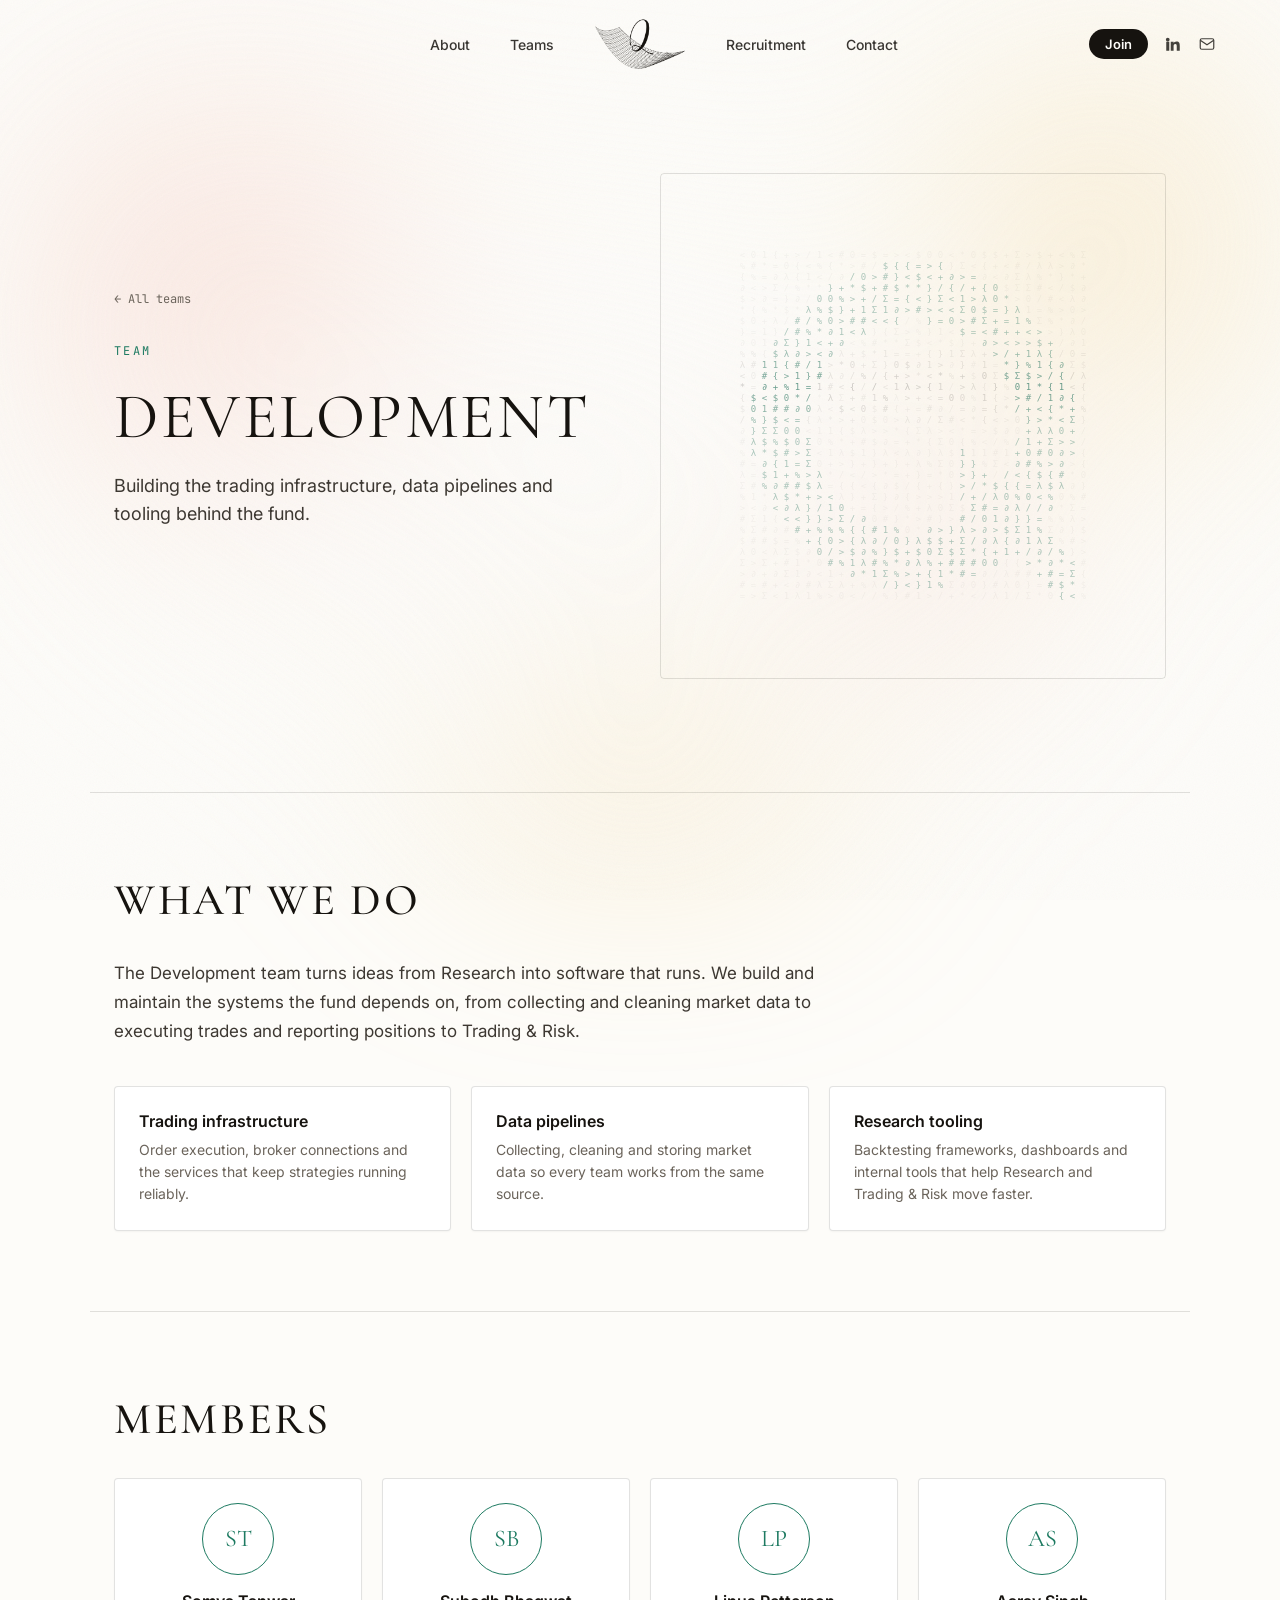
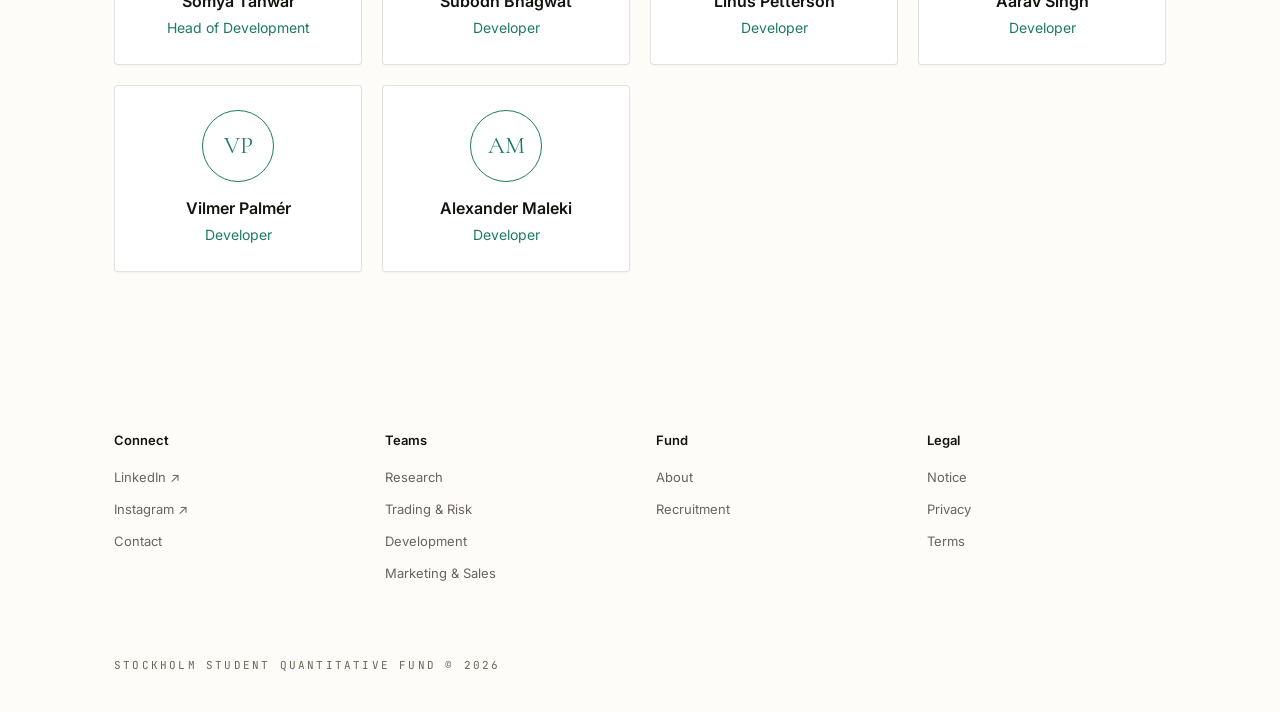
==== commit 41a372ef: "Remove the project sections from the team pages Co-Authored-By: Claude Opus 5.5 <noreply@anthropic.c" ====
--- a/teams/development.html
+++ b/teams/development.html
@@ -123,38 +123,7 @@
       </ul>
     </section>
 
-    <!-- Ongoing projects: copy a .tp-project block per project -->
-    <section class="tp-section" aria-labelledby="ongoing-title">
-      <h2 id="ongoing-title" class="tp-heading">Ongoing projects</h2>
-      <div class="tp-projects">
-        <article class="tp-project">
-          <p class="tp-status is-ongoing">In progress</p>
-          <h3>Project title</h3>
-          <p>A short description of the project: what it does, why it matters and who it helps.</p>
-          <ul class="tp-tags"><li>Tech</li><li>Tech</li></ul>
-        </article>
-        <article class="tp-project">
-          <p class="tp-status is-ongoing">In progress</p>
-          <h3>Project title</h3>
-          <p>A short description of the project: what it does, why it matters and who it helps.</p>
-          <ul class="tp-tags"><li>Tech</li><li>Tech</li></ul>
-        </article>
-      </div>
-    </section>
 
-    <!-- Finished projects: copy a .tp-project block per project -->
-    <section class="tp-section" aria-labelledby="finished-title">
-      <h2 id="finished-title" class="tp-heading">Finished projects</h2>
-      <div class="tp-projects">
-        <article class="tp-project">
-          <p class="tp-status">Completed · Term Year</p>
-          <h3>Project title</h3>
-          <p>A short description of the project and what it achieved.</p>
-          <ul class="tp-tags"><li>Tech</li><li>Tech</li></ul>
-          <a class="tp-member-link" href="#">View project <span aria-hidden="true">↗</span></a>
-        </article>
-      </div>
-    </section>
 
   </main>
 
--- a/css/team-page.css
+++ b/css/team-page.css
@@ -73,8 +73,8 @@
   margin-bottom: 40px;
 }
 
-/* ---------- Cards (focus areas, members, projects) ---------- */
-.tp-card, .tp-member, .tp-project {
+/* ---------- Cards (focus areas, members) ---------- */
+.tp-card, .tp-member {
   background: var(--card);
   box-shadow: 0 1px 2px rgba(22, 19, 15, 0.04);
   border: 1px solid var(--line);
@@ -82,16 +82,16 @@
   padding: 24px;
   transition: border-color .25s, transform .25s;
 }
-.tp-card:hover, .tp-member:hover, .tp-project:hover {
+.tp-card:hover, .tp-member:hover {
   border-color: var(--accent);
   transform: translateY(-3px);
 }
-.tp-card h3, .tp-member h3, .tp-project h3 {
+.tp-card h3, .tp-member h3 {
   font-size: 16px;
   font-weight: 600;
   margin-bottom: 8px;
 }
-.tp-card p, .tp-project > p:not(.tp-status) {
+.tp-card p {
   font-size: 14px;
   line-height: 1.6;
   color: var(--muted);
@@ -133,34 +133,6 @@
 }
 .tp-member-link:hover { color: var(--ink); }
 
-/* ---------- Projects ---------- */
-.tp-projects {
-  display: grid;
-  grid-template-columns: repeat(2, 1fr);
-  gap: 20px;
-}
-.tp-project { display: flex; flex-direction: column; gap: 6px; }
-.tp-status {
-  font-family: var(--mono);
-  font-size: 11px;
-  letter-spacing: .12em;
-  text-transform: uppercase;
-  color: var(--muted);
-  margin-bottom: 6px;
-}
-.tp-status.is-ongoing { color: var(--accent); }
-.tp-status.is-ongoing::before { content: "● "; }
-.tp-tags { display: flex; flex-wrap: wrap; gap: 8px; margin: 10px 0 6px; }
-.tp-tags li {
-  font-family: var(--mono);
-  font-size: 11px;
-  padding: 3px 10px;
-  border: 1px solid var(--line);
-  border-radius: 999px;
-  color: var(--muted);
-}
-.tp-project .tp-member-link { margin-top: auto; padding-top: 8px; }
-
 /* ---------- Call to action ---------- */
 .tp-cta { margin-top: 40px; }
 .tp-cta .recruit-title { margin-bottom: 44px; }
@@ -172,7 +144,6 @@
   .tp-title { font-size: clamp(48px, 9vw, 80px); }
   .tp-focus { grid-template-columns: 1fr; }
   .tp-members { grid-template-columns: repeat(2, 1fr); }
-  .tp-projects { grid-template-columns: 1fr; }
 }
 @media (max-width: 640px) {
   .tp-hero, .tp-section { padding-left: 16px; padding-right: 16px; }
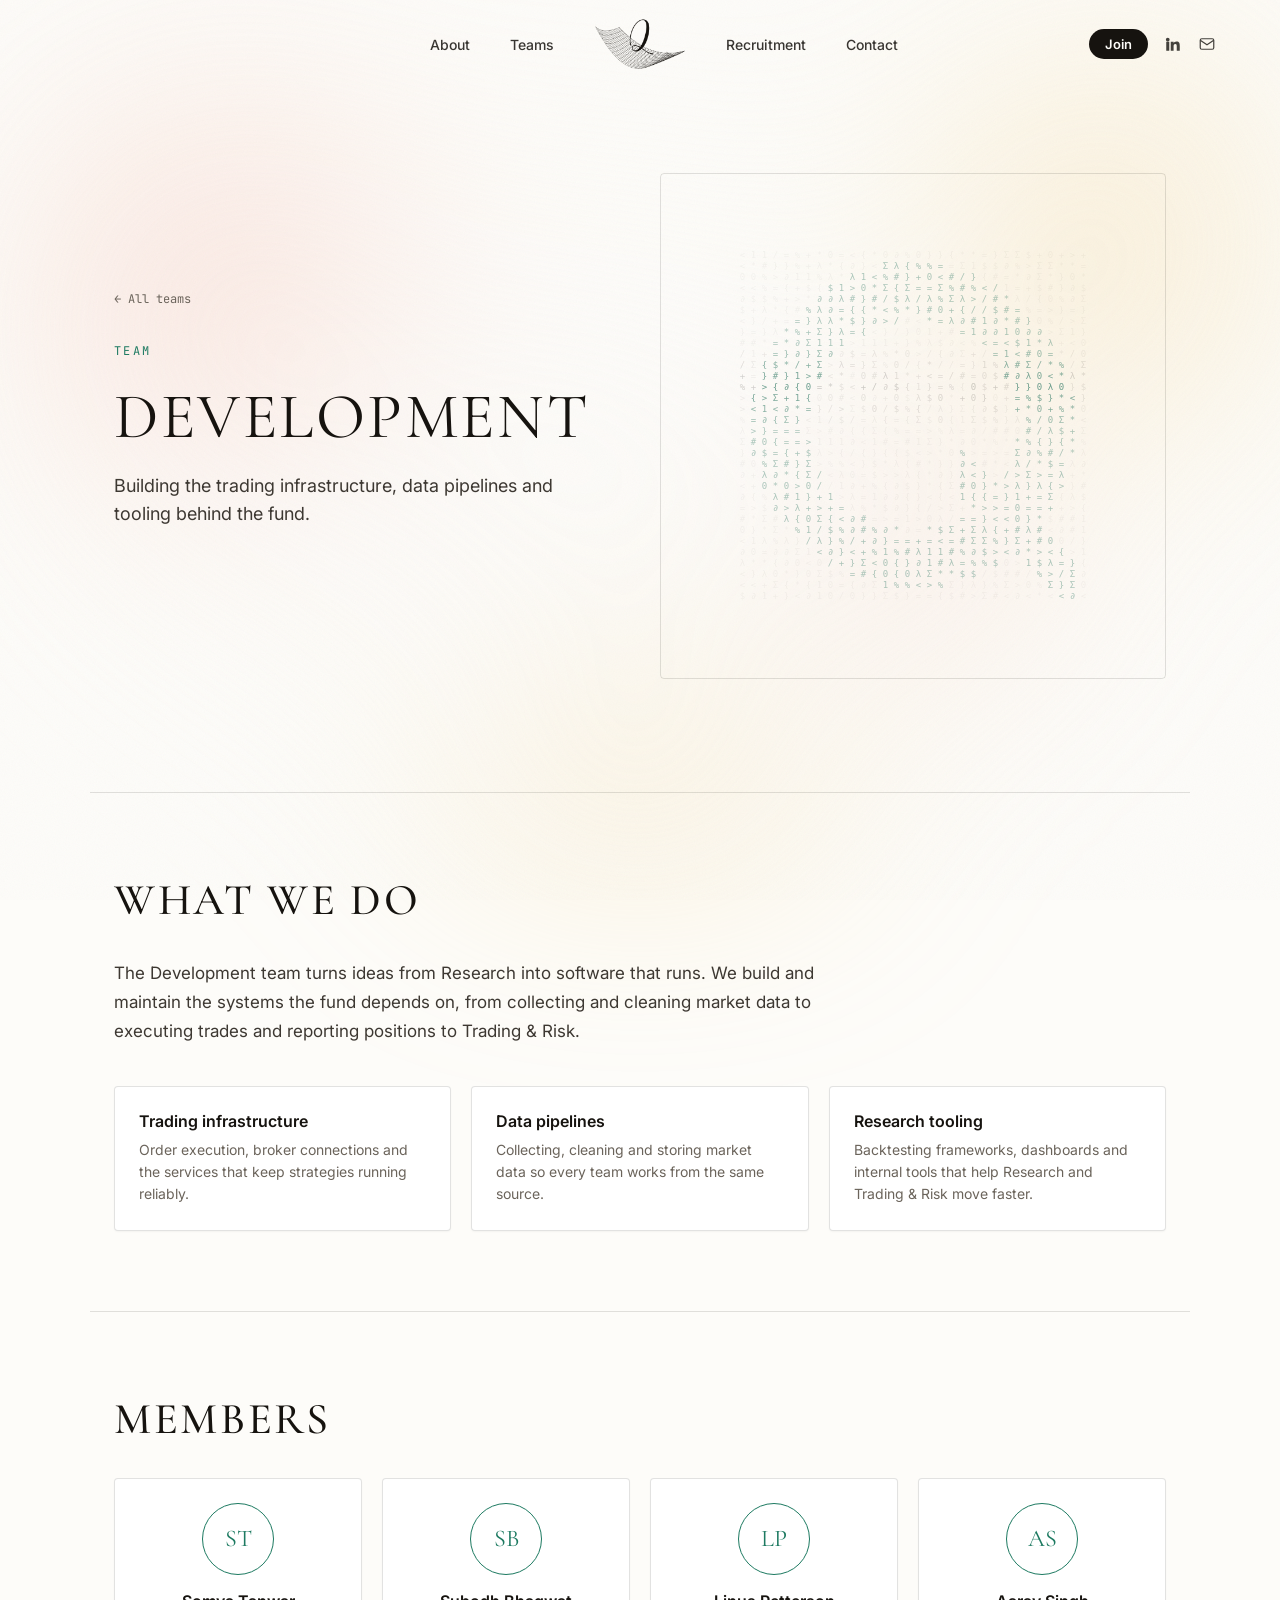
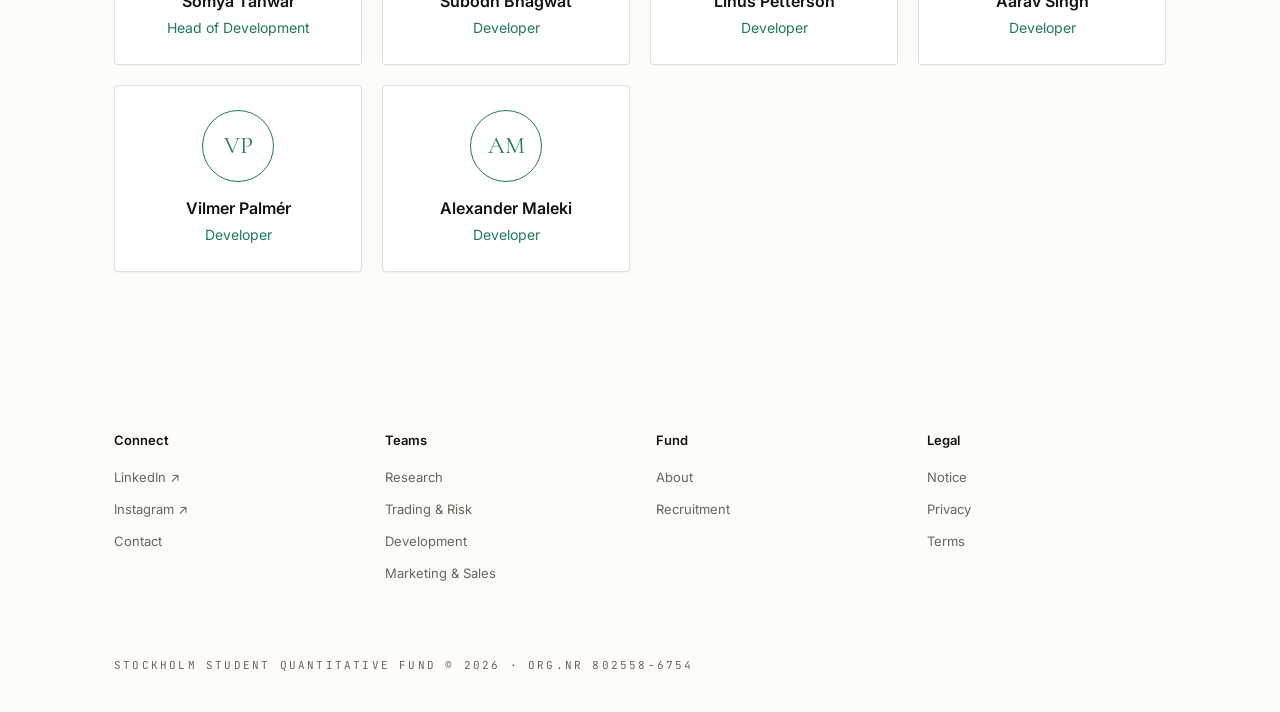
==== commit 7e6125f6: "Add the organisation number to the site footer Show "Org.nr 802558-6754" after the copyright year on" ====
--- a/teams/development.html
+++ b/teams/development.html
@@ -163,7 +163,7 @@
         </ul>
       </div>
     </div>
-    <p class="copyright">Stockholm Student Quantitative Fund © <span id="year">2026</span></p>
+    <p class="copyright">Stockholm Student Quantitative Fund © <span id="year">2026</span> <span class="org-nr">· Org.nr 802558-6754</span></p>
   </footer>
 
   <script src="../js/visuals.js"></script>
--- a/css/components.css
+++ b/css/components.css
@@ -164,6 +164,7 @@
   text-transform: uppercase;
   color: var(--muted);
 }
+.org-nr { white-space: nowrap; }
 
 /* ---------- Responsive ---------- */
 @media (max-width: 1000px) {
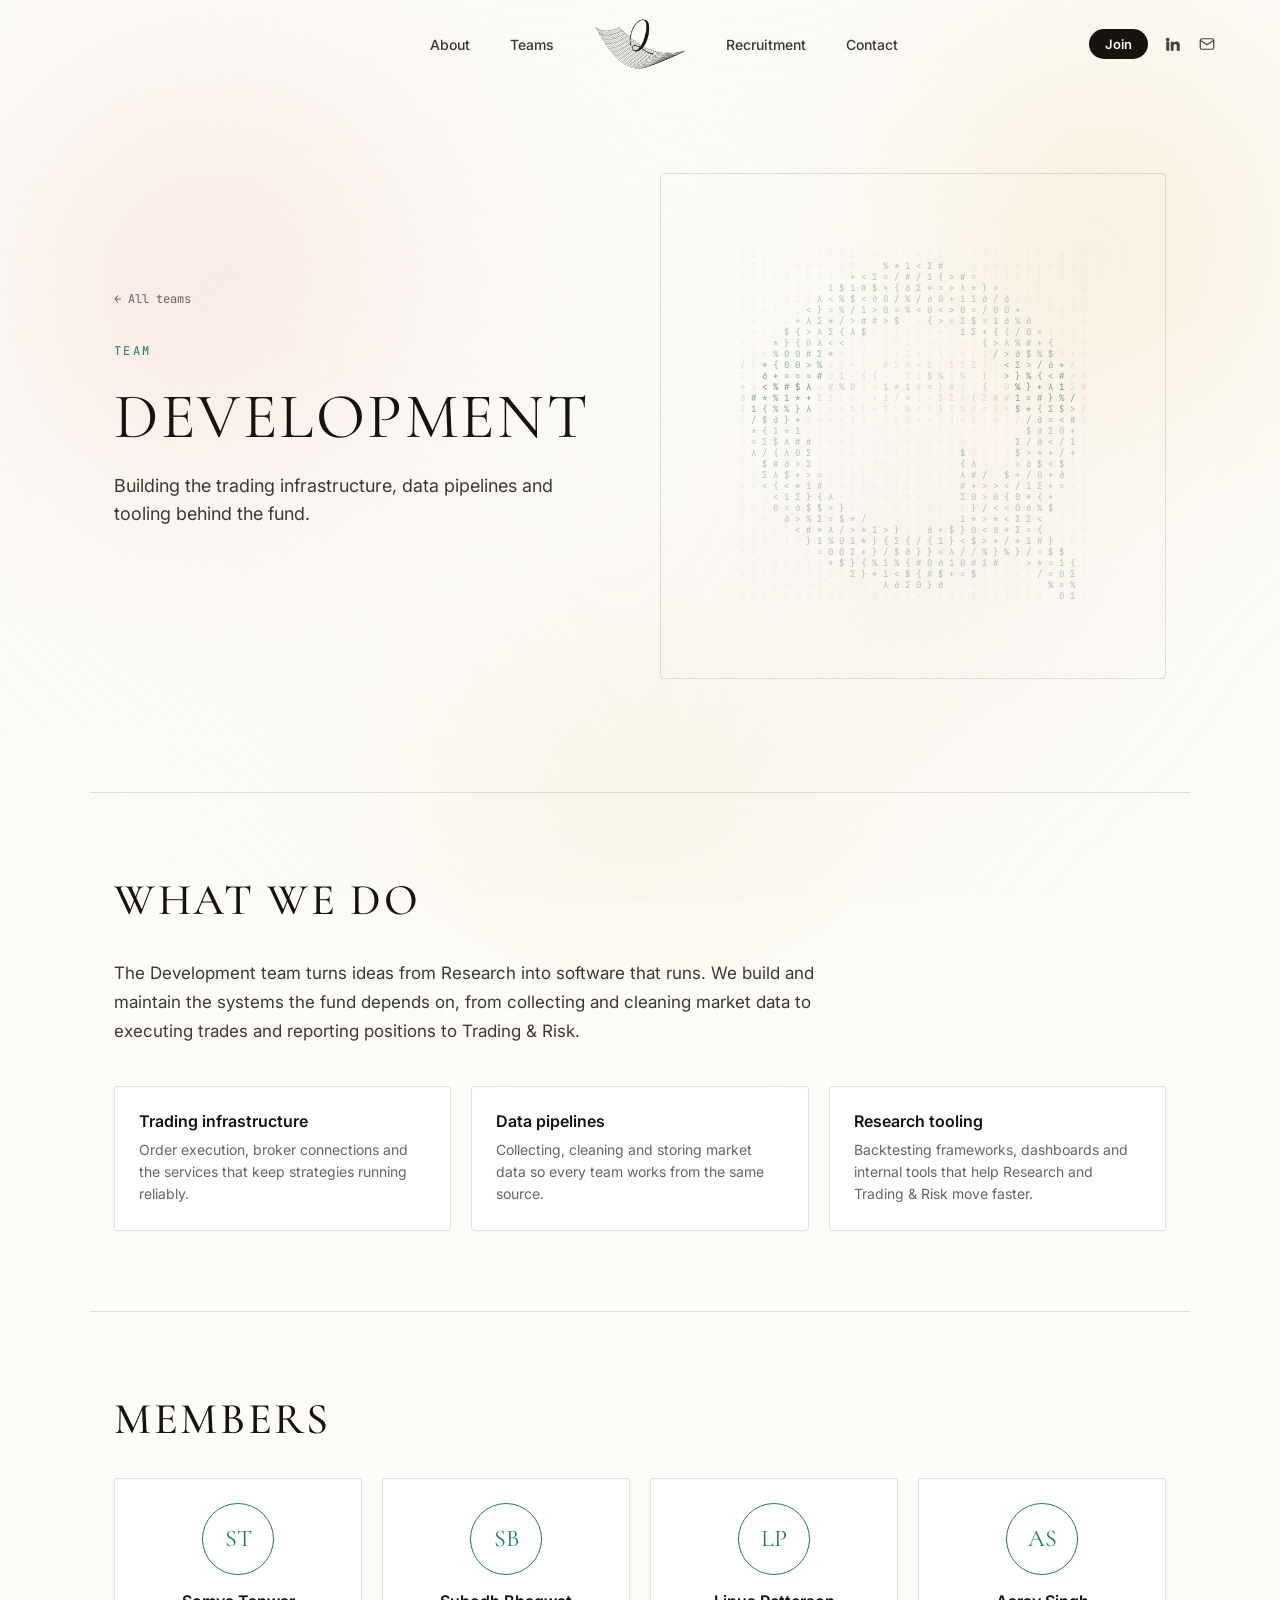
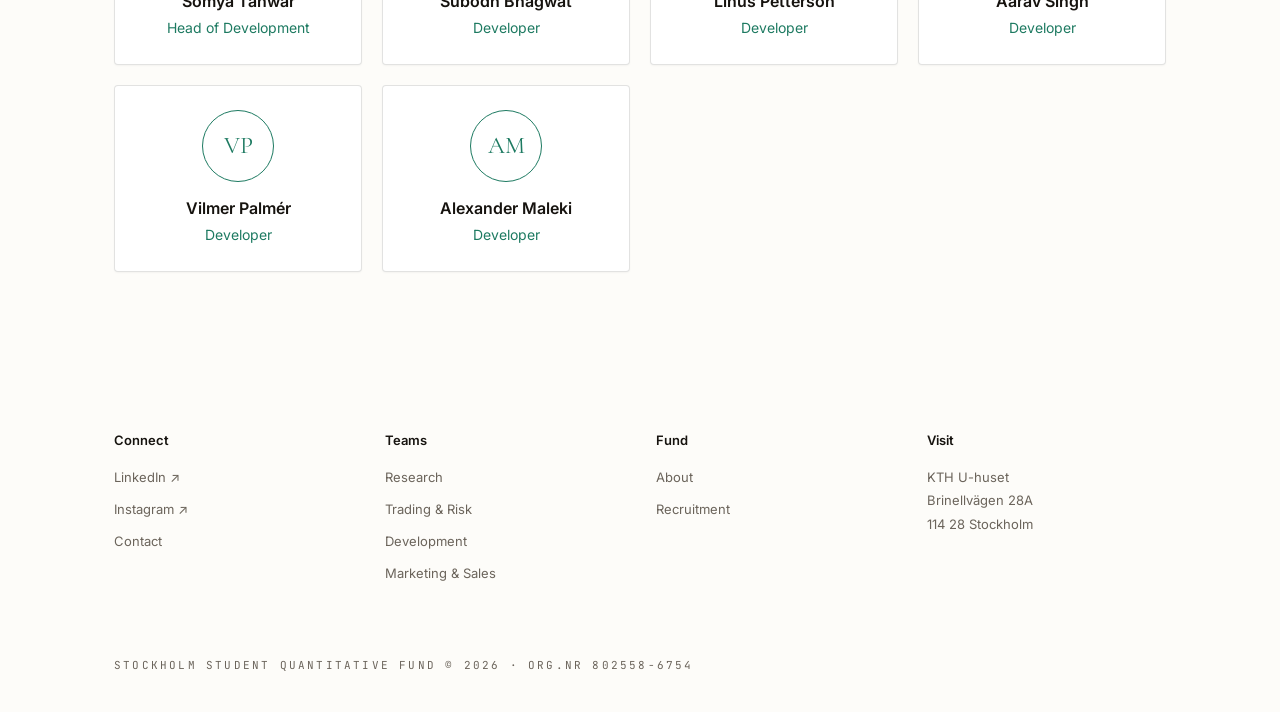
==== commit 5c0dee8d: "Replace the footer Legal links with the U-huset address Remove the placeholder Notice, Privacy and T" ====
--- a/teams/development.html
+++ b/teams/development.html
@@ -155,12 +155,12 @@
         </ul>
       </div>
       <div class="footer-col">
-        <h3>Legal</h3>
-        <ul>
-          <li><a href="#">Notice</a></li>
-          <li><a href="#">Privacy</a></li>
-          <li><a href="#">Terms</a></li>
-        </ul>
+        <h3>Visit</h3>
+        <address class="footer-address">
+          KTH U-huset<br>
+          Brinellvägen 28A<br>
+          114 28 Stockholm
+        </address>
       </div>
     </div>
     <p class="copyright">Stockholm Student Quantitative Fund © <span id="year">2026</span> <span class="org-nr">· Org.nr 802558-6754</span></p>
--- a/css/components.css
+++ b/css/components.css
@@ -156,6 +156,7 @@
 .footer li { margin-bottom: 12px; }
 .footer li a { font-size: 13px; color: var(--muted); transition: color .2s; }
 .footer li a:hover { color: var(--ink); }
+.footer-address { font-size: 13px; font-style: normal; line-height: 1.8; color: var(--muted); }
 .copyright {
   margin-top: 64px;
   font-family: var(--mono);
